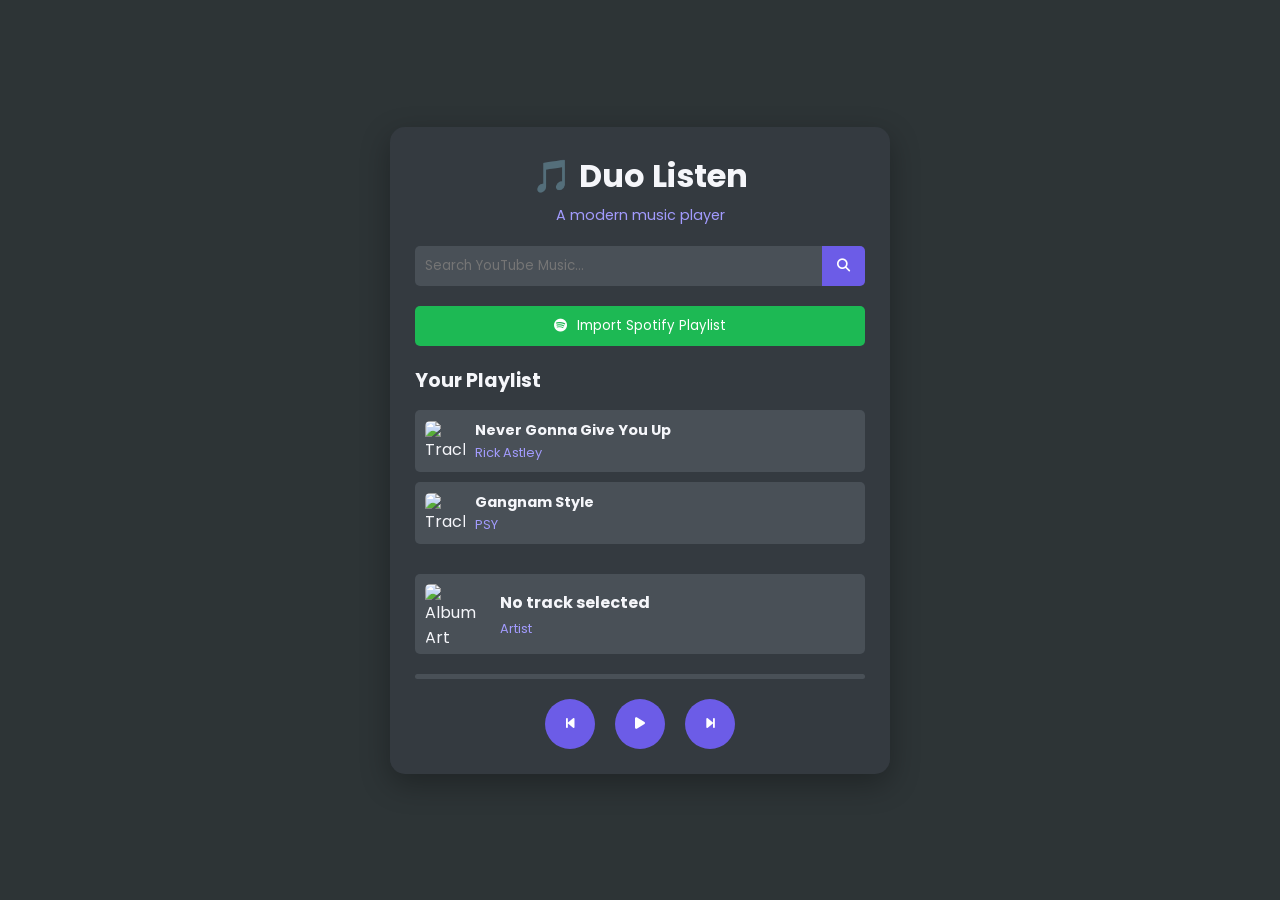
==== index.html @ 43423a05 "Update index.html" ====
<!DOCTYPE html>
<html lang="en">
<head>
  <meta charset="UTF-8">
  <meta name="viewport" content="width=device-width, initial-scale=1.0">
  <title>Duo Listen - Modern Music Player</title>
  <link rel="stylesheet" href="https://cdnjs.cloudflare.com/ajax/libs/font-awesome/6.4.0/css/all.min.css">
  <link href="https://fonts.googleapis.com/css2?family=Poppins:wght@300;400;600&display=swap" rel="stylesheet">
  <link rel="stylesheet" href="styles.css">
</head>
<body>
  <div class="player-container">
    <div class="header">
      <h1>🎵 Duo Listen</h1>
      <p>A modern music player</p>
    </div>

    <div class="search-container">
      <input type="text" id="search" placeholder="Search YouTube Music...">
      <button onclick="searchYouTube()"><i class="fas fa-search"></i></button>
    </div>

    <button class="spotify-btn" onclick="importSpotify()">
      <i class="fab fa-spotify"></i> Import Spotify Playlist
    </button>

    <div class="playlist">
      <h2>Your Playlist</h2>
      <div class="tracks" id="tracks">
        <div class="track" onclick="playSample(0)">
          <img src="https://i.ytimg.com/vi/dQw4w9WgXcQ/default.jpg" alt="Track">
          <div class="track-info">
            <h4>Never Gonna Give You Up</h4>
            <p>Rick Astley</p>
          </div>
        </div>
        <div class="track" onclick="playSample(1)">
          <img src="https://i.ytimg.com/vi/9bZkp7q19f0/default.jpg" alt="Track">
          <div class="track-info">
            <h4>Gangnam Style</h4>
            <p>PSY</p>
          </div>
        </div>
      </div>
    </div>

    <div class="now-playing">
      <img id="album-art" src="https://via.placeholder.com/60" alt="Album Art">
      <div class="track-info">
        <h3 id="track-title">No track selected</h3>
        <p id="track-artist">Artist</p>
      </div>
    </div>

    <div class="progress-container" onclick="seek(event)">
      <div class="progress" id="progress"></div>
    </div>

    <div class="controls">
      <button onclick="prevTrack()"><i class="fas fa-step-backward"></i></button>
      <button onclick="togglePlay()" id="play-btn"><i class="fas fa-play"></i></button>
      <button onclick="nextTrack()"><i class="fas fa-step-forward"></i></button>
    </div>
  </div>

  <div id="player"></div>
  <script src="https://www.youtube.com/iframe_api"></script>
  <script src="script.js"></script>
</body>
</html>
---- styles.css ----
/* Base Styles */
:root {
  --primary: #6C5CE7;
  --secondary: #A29BFE;
  --dark: #2D3436;
  --light: #F5F6FA;
  --danger: #FD79A8;
}

* {
  margin: 0;
  padding: 0;
  box-sizing: border-box;
  font-family: 'Poppins', sans-serif;
}

body {
  background: var(--dark);
  color: var(--light);
  min-height: 100vh;
  display: flex;
  justify-content: center;
  align-items: center;
  padding: 20px;
}

/* Player Container */
.player-container {
  background: #343A40;
  border-radius: 15px;
  padding: 25px;
  width: 100%;
  max-width: 500px;
  box-shadow: 0 10px 30px rgba(0, 0, 0, 0.3);
  transition: all 0.3s ease;
}

/* Header */
.header {
  text-align: center;
  margin-bottom: 20px;
}

.header h1 {
  font-size: 2rem;
  margin-bottom: 5px;
}

.header p {
  color: var(--secondary);
  font-size: 0.9rem;
}

/* Search Container */
.search-container {
  display: flex;
  margin-bottom: 20px;
}

.search-container input {
  flex: 1;
  padding: 10px;
  border: none;
  border-radius: 5px 0 0 5px;
  background: #495057;
  color: var(--light);
}

.search-container button {
  padding: 10px 15px;
  border: none;
  background: var(--primary);
  color: white;
  border-radius: 0 5px 5px 0;
  cursor: pointer;
  transition: background 0.2s;
}

.search-container button:hover {
  background: #5649C0;
}

/* Spotify Button */
.spotify-btn {
  width: 100%;
  padding: 10px;
  background: #1DB954;
  color: white;
  border: none;
  border-radius: 5px;
  margin-bottom: 20px;
  cursor: pointer;
  display: flex;
  align-items: center;
  justify-content: center;
  gap: 10px;
  transition: background 0.2s;
}

.spotify-btn:hover {
  background: #1ED760;
}

/* Playlist */
.playlist {
  margin-bottom: 20px;
}

.playlist h2 {
  margin-bottom: 15px;
  font-size: 1.2rem;
}

.tracks {
  max-height: 200px;
  overflow-y: auto;
}

.track {
  display: flex;
  align-items: center;
  padding: 10px;
  background: #495057;
  border-radius: 5px;
  margin-bottom: 10px;
  cursor: pointer;
  transition: all 0.2s;
}

.track:hover {
  background: #5A6268;
  transform: translateX(5px);
}

.track img {
  width: 40px;
  height: 40px;
  border-radius: 5px;
  margin-right: 10px;
}

.track-info {
  flex: 1;
}

.track-info h4 {
  font-size: 0.9rem;
  margin-bottom: 3px;
}

.track-info p {
  font-size: 0.8rem;
  color: var(--secondary);
}

/* Now Playing */
.now-playing {
  display: flex;
  align-items: center;
  margin-bottom: 20px;
  padding: 10px;
  background: #495057;
  border-radius: 5px;
}

.now-playing img {
  width: 60px;
  height: 60px;
  border-radius: 5px;
  margin-right: 15px;
}

.track-info h3 {
  font-size: 1rem;
  margin-bottom: 5px;
}

.track-info p {
  font-size: 0.8rem;
  color: var(--secondary);
}

/* Progress Bar */
.progress-container {
  width: 100%;
  height: 5px;
  background: #495057;
  border-radius: 5px;
  margin-bottom: 20px;
  cursor: pointer;
}

.progress {
  height: 100%;
  background: var(--primary);
  border-radius: 5px;
  width: 0%;
  transition: width 0.1s linear;
}

/* Controls */
.controls {
  display: flex;
  justify-content: center;
  gap: 20px;
}

.controls button {
  width: 50px;
  height: 50px;
  border-radius: 50%;
  border: none;
  background: var(--primary);
  color: white;
  cursor: pointer;
  display: flex;
  align-items: center;
  justify-content: center;
  transition: all 0.2s;
}

.controls button:hover {
  background: #5649C0;
  transform: scale(1.1);
}

/* Animations */
@keyframes fadeIn {
  from { opacity: 0; transform: translateY(10px); }
  to { opacity: 1; transform: translateY(0); }
}

.track {
  animation: fadeIn 0.3s ease forwards;
}

/* Responsive Design */
@media (max-width: 768px) {
  .player-container {
    padding: 15px;
  }

  .header h1 {
    font-size: 1.5rem;
  }

  .controls button {
    width: 40px;
    height: 40px;
  }
}
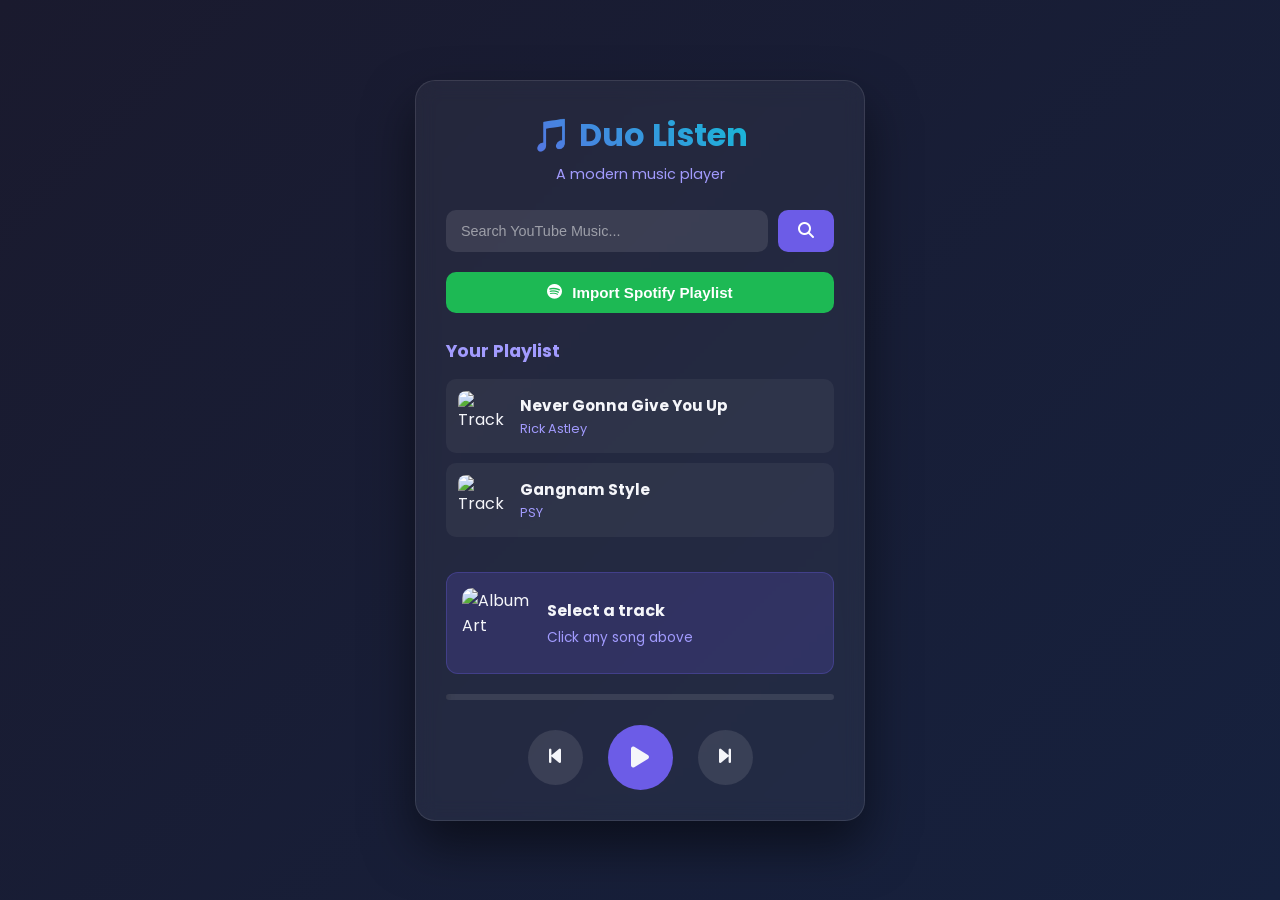
==== commit 6ea3bf41: "Update index.html" ====
--- a/index.html
+++ b/index.html
@@ -6,7 +6,153 @@
   <title>Duo Listen - Modern Music Player</title>
   <link rel="stylesheet" href="https://cdnjs.cloudflare.com/ajax/libs/font-awesome/6.4.0/css/all.min.css">
   <link href="https://fonts.googleapis.com/css2?family=Poppins:wght@300;400;600&display=swap" rel="stylesheet">
-  <link rel="stylesheet" href="styles.css">
+  <style>
+    :root {
+      --primary: #6C5CE7;
+      --secondary: #A29BFE;
+      --dark: #1a1a2e;
+      --darker: #16213e;
+      --light: #F5F6FA;
+      --accent: #00d2d3;
+    }
+    * { margin: 0; padding: 0; box-sizing: border-box; }
+    body {
+      font-family: 'Poppins', sans-serif;
+      background: linear-gradient(135deg, var(--dark) 0%, var(--darker) 100%);
+      color: var(--light);
+      min-height: 100vh;
+      display: flex;
+      justify-content: center;
+      align-items: center;
+      padding: 20px;
+    }
+    .player-container {
+      background: rgba(255, 255, 255, 0.05);
+      backdrop-filter: blur(10px);
+      border-radius: 20px;
+      padding: 30px;
+      width: 100%;
+      max-width: 450px;
+      box-shadow: 0 25px 50px rgba(0, 0, 0, 0.5);
+      border: 1px solid rgba(255, 255, 255, 0.1);
+      animation: fadeIn 0.5s ease;
+    }
+    @keyframes fadeIn {
+      from { opacity: 0; transform: translateY(20px); }
+      to { opacity: 1; transform: translateY(0); }
+    }
+    .header { text-align: center; margin-bottom: 25px; }
+    .header h1 {
+      font-size: 2rem;
+      background: linear-gradient(45deg, var(--primary), var(--accent));
+      -webkit-background-clip: text;
+      -webkit-text-fill-color: transparent;
+      margin-bottom: 5px;
+    }
+    .header p { color: var(--secondary); font-size: 0.9rem; }
+    .search-container { display: flex; margin-bottom: 20px; gap: 10px; }
+    .search-container input {
+      flex: 1; padding: 12px 15px; border: none; border-radius: 10px;
+      background: rgba(255, 255, 255, 0.1); color: var(--light);
+      font-size: 0.9rem; outline: none; transition: all 0.3s;
+    }
+    .search-container input:focus {
+      background: rgba(255, 255, 255, 0.15);
+      box-shadow: 0 0 0 2px var(--primary);
+    }
+    .search-container input::placeholder { color: rgba(255, 255, 255, 0.5); }
+    .search-container button {
+      padding: 12px 20px; border: none; background: var(--primary);
+      color: white; border-radius: 10px; cursor: pointer;
+      transition: all 0.3s; font-size: 1rem;
+    }
+    .search-container button:hover {
+      background: var(--secondary); transform: scale(1.05);
+    }
+    .spotify-btn {
+      width: 100%; padding: 12px; background: #1DB954; color: white;
+      border: none; border-radius: 10px; margin-bottom: 25px;
+      cursor: pointer; display: flex; align-items: center;
+      justify-content: center; gap: 10px; font-size: 0.95rem;
+      font-weight: 600; transition: all 0.3s;
+    }
+    .spotify-btn:hover {
+      background: #1ED760; transform: scale(1.02);
+      box-shadow: 0 5px 20px rgba(29, 185, 84, 0.4);
+    }
+    .playlist h2 { font-size: 1.1rem; margin-bottom: 15px; color: var(--secondary); }
+    .tracks { max-height: 200px; overflow-y: auto; margin-bottom: 25px; }
+    .tracks::-webkit-scrollbar { width: 6px; }
+    .tracks::-webkit-scrollbar-track { background: rgba(255, 255, 255, 0.05); border-radius: 3px; }
+    .tracks::-webkit-scrollbar-thumb { background: var(--primary); border-radius: 3px; }
+    .track {
+      display: flex; align-items: center; padding: 12px;
+      background: rgba(255, 255, 255, 0.05); border-radius: 10px;
+      margin-bottom: 10px; cursor: pointer; transition: all 0.3s;
+      animation: slideIn 0.3s ease;
+    }
+    @keyframes slideIn {
+      from { opacity: 0; transform: translateX(-10px); }
+      to { opacity: 1; transform: translateX(0); }
+    }
+    .track:hover { background: rgba(255, 255, 255, 0.1); transform: translateX(5px); }
+    .track img { width: 50px; height: 50px; border-radius: 8px; margin-right: 12px; object-fit: cover; }
+    .track .track-info h4 { font-size: 0.95rem; margin-bottom: 3px; color: var(--light); }
+    .track .track-info p { font-size: 0.8rem; color: var(--secondary); }
+    .now-playing {
+      display: flex; align-items: center; padding: 15px;
+      background: rgba(108, 92, 231, 0.2); border-radius: 12px;
+      margin-bottom: 20px; border: 1px solid rgba(108, 92, 231, 0.3);
+    }
+    .now-playing img {
+      width: 70px; height: 70px; border-radius: 10px;
+      margin-right: 15px; object-fit: cover; animation: pulse 2s infinite;
+    }
+    @keyframes pulse {
+      0%, 100% { box-shadow: 0 0 0 0 rgba(108, 92, 231, 0.4); }
+      50% { box-shadow: 0 0 0 10px rgba(108, 92, 231, 0); }
+    }
+    .now-playing .track-info h3 { font-size: 1rem; margin-bottom: 5px; color: var(--light); }
+    .now-playing .track-info p { font-size: 0.85rem; color: var(--secondary); }
+    .progress-container {
+      width: 100%; height: 6px; background: rgba(255, 255, 255, 0.1);
+      border-radius: 3px; margin-bottom: 25px; cursor: pointer; overflow: hidden;
+    }
+    .progress {
+      height: 100%; background: linear-gradient(90deg, var(--primary), var(--accent));
+      border-radius: 3px; width: 0%; transition: width 0.1s linear; position: relative;
+    }
+    .progress::after {
+      content: ''; position: absolute; right: 0; top: 50%;
+      transform: translateY(-50%); width: 12px; height: 12px;
+      background: var(--light); border-radius: 50%;
+      box-shadow: 0 0 10px rgba(0, 0, 0, 0.3);
+    }
+    .controls { display: flex; justify-content: center; align-items: center; gap: 25px; }
+    .controls button {
+      width: 55px; height: 55px; border-radius: 50%; border: none;
+      background: rgba(255, 255, 255, 0.1); color: var(--light);
+      cursor: pointer; display: flex; align-items: center;
+      justify-content: center; font-size: 1.2rem; transition: all 0.3s;
+    }
+    .controls button:hover {
+      background: var(--primary); transform: scale(1.1);
+      box-shadow: 0 5px 20px rgba(108, 92, 231, 0.4);
+    }
+    .controls button:nth-child(2) {
+      width: 65px; height: 65px; background: var(--primary);
+      font-size: 1.5rem;
+    }
+    .controls button:nth-child(2):hover {
+      background: var(--secondary); transform: scale(1.15);
+    }
+    @media (max-width: 480px) {
+      .player-container { padding: 20px; }
+      .header h1 { font-size: 1.5rem; }
+      .controls button { width: 45px; height: 45px; }
+      .controls button:nth-child(2) { width: 55px; height: 55px; }
+    }
+  </style>
 </head>
 <body>
   <div class="player-container">
@@ -14,27 +160,24 @@
       <h1>🎵 Duo Listen</h1>
       <p>A modern music player</p>
     </div>
-
     <div class="search-container">
       <input type="text" id="search" placeholder="Search YouTube Music...">
       <button onclick="searchYouTube()"><i class="fas fa-search"></i></button>
     </div>
-
     <button class="spotify-btn" onclick="importSpotify()">
       <i class="fab fa-spotify"></i> Import Spotify Playlist
     </button>
-
     <div class="playlist">
       <h2>Your Playlist</h2>
       <div class="tracks" id="tracks">
-        <div class="track" onclick="playSample(0)">
+        <div class="track" onclick="playTrack(0)">
           <img src="https://i.ytimg.com/vi/dQw4w9WgXcQ/default.jpg" alt="Track">
           <div class="track-info">
             <h4>Never Gonna Give You Up</h4>
             <p>Rick Astley</p>
           </div>
         </div>
-        <div class="track" onclick="playSample(1)">
+        <div class="track" onclick="playTrack(1)">
           <img src="https://i.ytimg.com/vi/9bZkp7q19f0/default.jpg" alt="Track">
           <div class="track-info">
             <h4>Gangnam Style</h4>
@@ -43,28 +186,95 @@
         </div>
       </div>
     </div>
-
     <div class="now-playing">
-      <img id="album-art" src="https://via.placeholder.com/60" alt="Album Art">
+      <img id="album-art" src="https://via.placeholder.com/70" alt="Album Art">
       <div class="track-info">
-        <h3 id="track-title">No track selected</h3>
-        <p id="track-artist">Artist</p>
+        <h3 id="track-title">Select a track</h3>
+        <p id="track-artist">Click any song above</p>
       </div>
     </div>
-
     <div class="progress-container" onclick="seek(event)">
       <div class="progress" id="progress"></div>
     </div>
-
     <div class="controls">
       <button onclick="prevTrack()"><i class="fas fa-step-backward"></i></button>
       <button onclick="togglePlay()" id="play-btn"><i class="fas fa-play"></i></button>
       <button onclick="nextTrack()"><i class="fas fa-step-forward"></i></button>
     </div>
   </div>
-
   <div id="player"></div>
   <script src="https://www.youtube.com/iframe_api"></script>
-  <script src="script.js"></script>
+  <script>
+    let player, isPlaying = false, currentTrack = 0, progressInterval;
+    const tracks = [
+      { id: 'dQw4w9WgXcQ', title: 'Never Gonna Give You Up', artist: 'Rick Astley', thumb: 'https://i.ytimg.com/vi/dQw4w9WgXcQ/default.jpg' },
+      { id: '9bZkp7q19f0', title: 'Gangnam Style', artist: 'PSY', thumb: 'https://i.ytimg.com/vi/9bZkp7q19f0/default.jpg' }
+    ];
+    function onYouTubeIframeAPIReady() {
+      player = new YT.Player('player', { height: '0', width: '0', events: { 'onStateChange': onPlayerStateChange } });
+    }
+    function onPlayerStateChange(event) {
+      if (event.data == YT.PlayerState.PLAYING) {
+        isPlaying = true;
+        document.querySelector('#play-btn i').className = 'fas fa-pause';
+        startProgress();
+      } else {
+        isPlaying = false;
+        document.querySelector('#play-btn i').className = 'fas fa-play';
+        clearInterval(progressInterval);
+      }
+    }
+    function playTrack(index) {
+      currentTrack = index;
+      const track = tracks[index];
+      document.getElementById('track-title').textContent = track.title;
+      document.getElementById('track-artist').textContent = track.artist;
+      document.getElementById('album-art').src = track.thumb;
+      if (player && player.loadVideoById) player.loadVideoById(track.id);
+    }
+    function togglePlay() {
+      if (!player) return;
+      if (isPlaying) player.pauseVideo();
+      else {
+        if (player.getPlayerState() === YT.PlayerState.ENDED) playTrack(currentTrack);
+        else player.playVideo();
+      }
+    }
+    function prevTrack() {
+      let newIndex = currentTrack - 1;
+      if (newIndex < 0) newIndex = tracks.length - 1;
+      playTrack(newIndex);
+    }
+    function nextTrack() {
+      let newIndex = currentTrack + 1;
+      if (newIndex >= tracks.length) newIndex = 0;
+      playTrack(newIndex);
+    }
+    function startProgress() {
+      clearInterval(progressInterval);
+      progressInterval = setInterval(() => {
+        if (player && player.getCurrentTime && player.getDuration) {
+          const current = player.getCurrentTime();
+          const duration = player.getDuration();
+          if (duration > 0) document.getElementById('progress').style.width = (current / duration * 100) + '%';
+        }
+      }, 1000);
+    }
+    function seek(event) {
+      const container = document.querySelector('.progress-container');
+      const clickX = event.offsetX;
+      const width = container.offsetWidth;
+      const percent = clickX / width;
+      if (player && player.getDuration) player.seekTo(player.getDuration() * percent);
+    }
+    function searchYouTube() {
+      const query = document.getElementById('search').value;
+      if (!query) return;
+      alert('Search needs YouTube API key. Click sample tracks to play!');
+    }
+    function importSpotify() {
+      alert('Spotify needs API setup. Click sample tracks to play!');
+    }
+  </script>
 </body>
 </html>
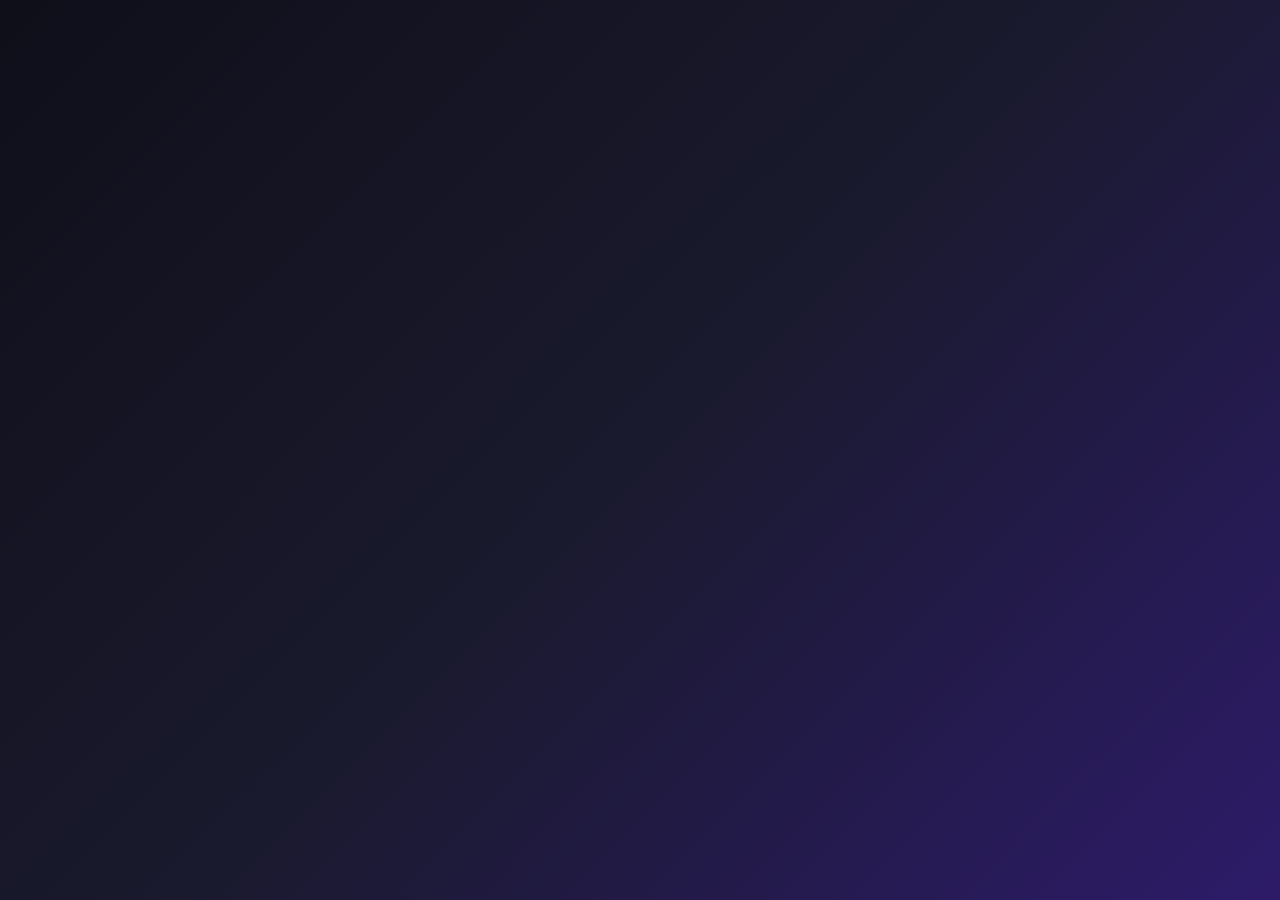
==== commit 3674dac7: "Update index.html" ====
--- a/index.html
+++ b/index.html
@@ -2,279 +2,508 @@
 <html lang="en">
 <head>
   <meta charset="UTF-8">
-  <meta name="viewport" content="width=device-width, initial-scale=1.0">
-  <title>Duo Listen - Modern Music Player</title>
+  <meta name="viewport" content="width=device-width, initial-scale=1.0, maximum-scale=1.0, user-scalable=no">
+  <title>Duo Listen - Sync Music with Friends</title>
   <link rel="stylesheet" href="https://cdnjs.cloudflare.com/ajax/libs/font-awesome/6.4.0/css/all.min.css">
-  <link href="https://fonts.googleapis.com/css2?family=Poppins:wght@300;400;600&display=swap" rel="stylesheet">
+  <link href="https://fonts.googleapis.com/css2?family=Poppins:wght@300;400;500;600;700&display=swap" rel="stylesheet">
   <style>
     :root {
       --primary: #6C5CE7;
       --secondary: #A29BFE;
+      --accent: #FD79A8;
       --dark: #1a1a2e;
-      --darker: #16213e;
+      --darker: #0f0f1a;
       --light: #F5F6FA;
-      --accent: #00d2d3;
-    }
-    * { margin: 0; padding: 0; box-sizing: border-box; }
+      --glass: rgba(255, 255, 255, 0.08);
+      --glass-border: rgba(255, 255, 255, 0.1);
+      --success: #00b894;
+      --warning: #fdcb6e;
+      --danger: #ff7675;
+    }
+
+    * {
+      margin: 0;
+      padding: 0;
+      box-sizing: border-box;
+      font-family: 'Poppins', sans-serif;
+      -webkit-tap-highlight-color: transparent;
+    }
+
     body {
-      font-family: 'Poppins', sans-serif;
-      background: linear-gradient(135deg, var(--dark) 0%, var(--darker) 100%);
+      background: linear-gradient(135deg, var(--darker) 0%, var(--dark) 50%, #2d1b69 100%);
       color: var(--light);
       min-height: 100vh;
-      display: flex;
-      justify-content: center;
-      align-items: center;
+      overflow-x: hidden;
+      padding-bottom: 80px;
+    }
+
+    /* Background Animation */
+    .bg-animation {
+      position: fixed;
+      top: 0;
+      left: 0;
+      width: 100%;
+      height: 100%;
+      z-index: -1;
+      overflow: hidden;
+    }
+
+    .bg-animation::before {
+      content: '';
+      position: absolute;
+      width: 150%;
+      height: 150%;
+      background: radial-gradient(circle, rgba(108,92,231,0.15) 0%, transparent 70%);
+      top: -50%;
+      left: -50%;
+      animation: pulse 8s ease-in-out infinite;
+    }
+
+    @keyframes pulse {
+      0%, 100% { transform: scale(1); opacity: 0.5; }
+      50% { transform: scale(1.1); opacity: 0.8; }
+    }
+
+    /* Header */
+    .header {
       padding: 20px;
-    }
-    .player-container {
-      background: rgba(255, 255, 255, 0.05);
-      backdrop-filter: blur(10px);
-      border-radius: 20px;
-      padding: 30px;
-      width: 100%;
-      max-width: 450px;
-      box-shadow: 0 25px 50px rgba(0, 0, 0, 0.5);
-      border: 1px solid rgba(255, 255, 255, 0.1);
-      animation: fadeIn 0.5s ease;
-    }
-    @keyframes fadeIn {
-      from { opacity: 0; transform: translateY(20px); }
-      to { opacity: 1; transform: translateY(0); }
-    }
-    .header { text-align: center; margin-bottom: 25px; }
+      text-align: center;
+      position: relative;
+    }
+
     .header h1 {
-      font-size: 2rem;
-      background: linear-gradient(45deg, var(--primary), var(--accent));
+      font-size: 1.5rem;
+      font-weight: 700;
+      background: linear-gradient(135deg, var(--primary), var(--accent));
       -webkit-background-clip: text;
       -webkit-text-fill-color: transparent;
       margin-bottom: 5px;
     }
-    .header p { color: var(--secondary); font-size: 0.9rem; }
-    .search-container { display: flex; margin-bottom: 20px; gap: 10px; }
-    .search-container input {
-      flex: 1; padding: 12px 15px; border: none; border-radius: 10px;
-      background: rgba(255, 255, 255, 0.1); color: var(--light);
-      font-size: 0.9rem; outline: none; transition: all 0.3s;
-    }
-    .search-container input:focus {
-      background: rgba(255, 255, 255, 0.15);
+
+    .header p {
+      font-size: 0.8rem;
+      color: var(--secondary);
+    }
+
+    /* Main Content */
+    .main-content {
+      padding: 0 20px;
+      max-width: 500px;
+      margin: 0 auto;
+    }
+
+    /* Tab Content */
+    .tab-content {
+      display: none;
+      animation: fadeIn 0.3s ease;
+    }
+
+    .tab-content.active {
+      display: block;
+    }
+
+    @keyframes fadeIn {
+      from { opacity: 0; transform: translateY(10px); }
+      to { opacity: 1; transform: translateY(0); }
+    }
+
+    /* Room Section */
+    .room-card {
+      background: var(--glass);
+      backdrop-filter: blur(20px);
+      border: 1px solid var(--glass-border);
+      border-radius: 20px;
+      padding: 25px;
+      margin-bottom: 20px;
+    }
+
+    .room-code-display {
+      font-size: 2.2rem;
+      font-weight: 700;
+      letter-spacing: 8px;
+      text-align: center;
+      color: var(--secondary);
+      margin: 20px 0;
+      font-family: 'Courier New', monospace;
+      text-shadow: 0 0 20px rgba(108,92,231,0.5);
+    }
+
+    .input-group {
+      display: flex;
+      gap: 10px;
+      margin-bottom: 15px;
+    }
+
+    .input-group input {
+      flex: 1;
+      padding: 14px 18px;
+      border: none;
+      border-radius: 12px;
+      background: rgba(255,255,255,0.1);
+      color: var(--light);
+      font-size: 1rem;
+      text-align: center;
+      letter-spacing: 4px;
+      text-transform: uppercase;
+      outline: none;
+      transition: all 0.3s;
+    }
+
+    .input-group input:focus {
+      background: rgba(255,255,255,0.15);
       box-shadow: 0 0 0 2px var(--primary);
     }
-    .search-container input::placeholder { color: rgba(255, 255, 255, 0.5); }
-    .search-container button {
-      padding: 12px 20px; border: none; background: var(--primary);
-      color: white; border-radius: 10px; cursor: pointer;
-      transition: all 0.3s; font-size: 1rem;
-    }
-    .search-container button:hover {
-      background: var(--secondary); transform: scale(1.05);
-    }
-    .spotify-btn {
-      width: 100%; padding: 12px; background: #1DB954; color: white;
-      border: none; border-radius: 10px; margin-bottom: 25px;
-      cursor: pointer; display: flex; align-items: center;
-      justify-content: center; gap: 10px; font-size: 0.95rem;
-      font-weight: 600; transition: all 0.3s;
-    }
-    .spotify-btn:hover {
-      background: #1ED760; transform: scale(1.02);
-      box-shadow: 0 5px 20px rgba(29, 185, 84, 0.4);
-    }
-    .playlist h2 { font-size: 1.1rem; margin-bottom: 15px; color: var(--secondary); }
-    .tracks { max-height: 200px; overflow-y: auto; margin-bottom: 25px; }
-    .tracks::-webkit-scrollbar { width: 6px; }
-    .tracks::-webkit-scrollbar-track { background: rgba(255, 255, 255, 0.05); border-radius: 3px; }
-    .tracks::-webkit-scrollbar-thumb { background: var(--primary); border-radius: 3px; }
-    .track {
-      display: flex; align-items: center; padding: 12px;
-      background: rgba(255, 255, 255, 0.05); border-radius: 10px;
-      margin-bottom: 10px; cursor: pointer; transition: all 0.3s;
-      animation: slideIn 0.3s ease;
-    }
-    @keyframes slideIn {
-      from { opacity: 0; transform: translateX(-10px); }
-      to { opacity: 1; transform: translateX(0); }
-    }
-    .track:hover { background: rgba(255, 255, 255, 0.1); transform: translateX(5px); }
-    .track img { width: 50px; height: 50px; border-radius: 8px; margin-right: 12px; object-fit: cover; }
-    .track .track-info h4 { font-size: 0.95rem; margin-bottom: 3px; color: var(--light); }
-    .track .track-info p { font-size: 0.8rem; color: var(--secondary); }
-    .now-playing {
-      display: flex; align-items: center; padding: 15px;
-      background: rgba(108, 92, 231, 0.2); border-radius: 12px;
-      margin-bottom: 20px; border: 1px solid rgba(108, 92, 231, 0.3);
-    }
-    .now-playing img {
-      width: 70px; height: 70px; border-radius: 10px;
-      margin-right: 15px; object-fit: cover; animation: pulse 2s infinite;
-    }
-    @keyframes pulse {
-      0%, 100% { box-shadow: 0 0 0 0 rgba(108, 92, 231, 0.4); }
-      50% { box-shadow: 0 0 0 10px rgba(108, 92, 231, 0); }
-    }
-    .now-playing .track-info h3 { font-size: 1rem; margin-bottom: 5px; color: var(--light); }
-    .now-playing .track-info p { font-size: 0.85rem; color: var(--secondary); }
+
+    .input-group input::placeholder {
+      letter-spacing: normal;
+      text-transform: none;
+    }
+
+    .btn {
+      padding: 14px 24px;
+      border: none;
+      border-radius: 12px;
+      cursor: pointer;
+      font-weight: 600;
+      font-size: 0.95rem;
+      transition: all 0.3s;
+      display: flex;
+      align-items: center;
+      justify-content: center;
+      gap: 8px;
+    }
+
+    .btn-primary {
+      background: linear-gradient(135deg, var(--primary), var(--secondary));
+      color: white;
+      width: 100%;
+    }
+
+    .btn-primary:hover {
+      transform: translateY(-2px);
+      box-shadow: 0 10px 30px rgba(108,92,231,0.4);
+    }
+
+    .btn-success {
+      background: linear-gradient(135deg, var(--success), #00cec9);
+      color: white;
+      width: 100%;
+      margin-top: 10px;
+    }
+
+    .btn-danger {
+      background: linear-gradient(135deg, var(--danger), #e17055);
+      color: white;
+      width: 100%;
+      margin-top: 10px;
+    }
+
+    .btn:active {
+      transform: scale(0.98);
+    }
+
+    .status-badge {
+      display: inline-flex;
+      align-items: center;
+      gap: 6px;
+      padding: 8px 16px;
+      border-radius: 20px;
+      font-size: 0.8rem;
+      font-weight: 500;
+      margin-top: 15px;
+      width: 100%;
+      justify-content: center;
+    }
+
+    .status-badge.connected {
+      background: rgba(0,184,148,0.2);
+      color: var(--success);
+    }
+
+    .status-badge.disconnected {
+      background: rgba(255,118,117,0.2);
+      color: var(--danger);
+    }
+
+    .users-online {
+      text-align: center;
+      margin-top: 15px;
+      color: var(--secondary);
+      font-size: 0.9rem;
+    }
+
+    .users-online i {
+      color: var(--success);
+      margin-right: 5px;
+    }
+
+    /* Now Playing Card */
+    .now-playing-card {
+      background: var(--glass);
+      backdrop-filter: blur(20px);
+      border: 1px solid var(--glass-border);
+      border-radius: 24px;
+      padding: 25px;
+      margin-bottom: 20px;
+      text-align: center;
+    }
+
+    .album-art-container {
+      width: 200px;
+      height: 200px;
+      margin: 0 auto 20px;
+      position: relative;
+    }
+
+    .album-art {
+      width: 100%;
+      height: 100%;
+      border-radius: 16px;
+      object-fit: cover;
+      box-shadow: 0 20px 60px rgba(0,0,0,0.5);
+      animation: rotate 20s linear infinite;
+      animation-play-state: paused;
+    }
+
+    .album-art.playing {
+      animation-play-state: running;
+    }
+
+    @keyframes rotate {
+      from { transform: rotate(0deg); }
+      to { transform: rotate(360deg); }
+    }
+
+    .album-art::after {
+      content: '';
+      position: absolute;
+      top: 50%;
+      left: 50%;
+      transform: translate(-50%, -50%);
+      width: 60px;
+      height: 60px;
+      background: var(--dark);
+      border-radius: 50%;
+      border: 4px solid var(--glass-border);
+    }
+
+    .track-info h2 {
+      font-size: 1.2rem;
+      font-weight: 600;
+      margin-bottom: 5px;
+      white-space: nowrap;
+      overflow: hidden;
+      text-overflow: ellipsis;
+    }
+
+    .track-info p {
+      font-size: 0.9rem;
+      color: var(--secondary);
+    }
+
+    /* Progress Bar */
     .progress-container {
-      width: 100%; height: 6px; background: rgba(255, 255, 255, 0.1);
-      border-radius: 3px; margin-bottom: 25px; cursor: pointer; overflow: hidden;
-    }
-    .progress {
-      height: 100%; background: linear-gradient(90deg, var(--primary), var(--accent));
-      border-radius: 3px; width: 0%; transition: width 0.1s linear; position: relative;
-    }
-    .progress::after {
-      content: ''; position: absolute; right: 0; top: 50%;
-      transform: translateY(-50%); width: 12px; height: 12px;
-      background: var(--light); border-radius: 50%;
-      box-shadow: 0 0 10px rgba(0, 0, 0, 0.3);
-    }
-    .controls { display: flex; justify-content: center; align-items: center; gap: 25px; }
-    .controls button {
-      width: 55px; height: 55px; border-radius: 50%; border: none;
-      background: rgba(255, 255, 255, 0.1); color: var(--light);
-      cursor: pointer; display: flex; align-items: center;
-      justify-content: center; font-size: 1.2rem; transition: all 0.3s;
-    }
-    .controls button:hover {
-      background: var(--primary); transform: scale(1.1);
-      box-shadow: 0 5px 20px rgba(108, 92, 231, 0.4);
-    }
-    .controls button:nth-child(2) {
-      width: 65px; height: 65px; background: var(--primary);
+      margin: 20px 0;
+    }
+
+    .progress-bar {
+      width: 100%;
+      height: 6px;
+      background: rgba(255,255,255,0.1);
+      border-radius: 3px;
+      cursor: pointer;
+      position: relative;
+      overflow: hidden;
+    }
+
+    .progress-fill {
+      height: 100%;
+      background: linear-gradient(90deg, var(--primary), var(--accent));
+      border-radius: 3px;
+      width: 0%;
+      transition: width 0.1s linear;
+      position: relative;
+    }
+
+    .progress-fill::after {
+      content: '';
+      position: absolute;
+      right: -6px;
+      top: 50%;
+      transform: translateY(-50%);
+      width: 12px;
+      height: 12px;
+      background: white;
+      border-radius: 50%;
+      box-shadow: 0 0 10px rgba(0,0,0,0.3);
+    }
+
+    .time-display {
+      display: flex;
+      justify-content: space-between;
+      font-size: 0.75rem;
+      color: var(--secondary);
+      margin-top: 8px;
+    }
+
+    /* Main Controls */
+    .main-controls {
+      display: flex;
+      justify-content: center;
+      align-items: center;
+      gap: 20px;
+      margin: 25px 0;
+    }
+
+    .control-btn {
+      width: 50px;
+      height: 50px;
+      border-radius: 50%;
+      border: none;
+      background: rgba(255,255,255,0.1);
+      color: var(--light);
+      cursor: pointer;
+      display: flex;
+      align-items: center;
+      justify-content: center;
+      font-size: 1.1rem;
+      transition: all 0.2s;
+    }
+
+    .control-btn:hover {
+      background: rgba(255,255,255,0.2);
+      transform: scale(1.1);
+    }
+
+    .control-btn.play-pause {
+      width: 70px;
+      height: 70px;
+      background: linear-gradient(135deg, var(--primary), var(--accent));
       font-size: 1.5rem;
     }
-    .controls button:nth-child(2):hover {
-      background: var(--secondary); transform: scale(1.15);
-    }
-    @media (max-width: 480px) {
-      .player-container { padding: 20px; }
-      .header h1 { font-size: 1.5rem; }
-      .controls button { width: 45px; height: 45px; }
-      .controls button:nth-child(2) { width: 55px; height: 55px; }
-    }
-  </style>
-</head>
-<body>
-  <div class="player-container">
-    <div class="header">
-      <h1>🎵 Duo Listen</h1>
-      <p>A modern music player</p>
-    </div>
-    <div class="search-container">
-      <input type="text" id="search" placeholder="Search YouTube Music...">
-      <button onclick="searchYouTube()"><i class="fas fa-search"></i></button>
-    </div>
-    <button class="spotify-btn" onclick="importSpotify()">
-      <i class="fab fa-spotify"></i> Import Spotify Playlist
-    </button>
-    <div class="playlist">
-      <h2>Your Playlist</h2>
-      <div class="tracks" id="tracks">
-        <div class="track" onclick="playTrack(0)">
-          <img src="https://i.ytimg.com/vi/dQw4w9WgXcQ/default.jpg" alt="Track">
-          <div class="track-info">
-            <h4>Never Gonna Give You Up</h4>
-            <p>Rick Astley</p>
-          </div>
-        </div>
-        <div class="track" onclick="playTrack(1)">
-          <img src="https://i.ytimg.com/vi/9bZkp7q19f0/default.jpg" alt="Track">
-          <div class="track-info">
-            <h4>Gangnam Style</h4>
-            <p>PSY</p>
-          </div>
-        </div>
-      </div>
-    </div>
-    <div class="now-playing">
-      <img id="album-art" src="https://via.placeholder.com/70" alt="Album Art">
-      <div class="track-info">
-        <h3 id="track-title">Select a track</h3>
-        <p id="track-artist">Click any song above</p>
-      </div>
-    </div>
-    <div class="progress-container" onclick="seek(event)">
-      <div class="progress" id="progress"></div>
-    </div>
-    <div class="controls">
-      <button onclick="prevTrack()"><i class="fas fa-step-backward"></i></button>
-      <button onclick="togglePlay()" id="play-btn"><i class="fas fa-play"></i></button>
-      <button onclick="nextTrack()"><i class="fas fa-step-forward"></i></button>
-    </div>
-  </div>
-  <div id="player"></div>
-  <script src="https://www.youtube.com/iframe_api"></script>
-  <script>
-    let player, isPlaying = false, currentTrack = 0, progressInterval;
-    const tracks = [
-      { id: 'dQw4w9WgXcQ', title: 'Never Gonna Give You Up', artist: 'Rick Astley', thumb: 'https://i.ytimg.com/vi/dQw4w9WgXcQ/default.jpg' },
-      { id: '9bZkp7q19f0', title: 'Gangnam Style', artist: 'PSY', thumb: 'https://i.ytimg.com/vi/9bZkp7q19f0/default.jpg' }
-    ];
-    function onYouTubeIframeAPIReady() {
-      player = new YT.Player('player', { height: '0', width: '0', events: { 'onStateChange': onPlayerStateChange } });
-    }
-    function onPlayerStateChange(event) {
-      if (event.data == YT.PlayerState.PLAYING) {
-        isPlaying = true;
-        document.querySelector('#play-btn i').className = 'fas fa-pause';
-        startProgress();
-      } else {
-        isPlaying = false;
-        document.querySelector('#play-btn i').className = 'fas fa-play';
-        clearInterval(progressInterval);
-      }
-    }
-    function playTrack(index) {
-      currentTrack = index;
-      const track = tracks[index];
-      document.getElementById('track-title').textContent = track.title;
-      document.getElementById('track-artist').textContent = track.artist;
-      document.getElementById('album-art').src = track.thumb;
-      if (player && player.loadVideoById) player.loadVideoById(track.id);
-    }
-    function togglePlay() {
-      if (!player) return;
-      if (isPlaying) player.pauseVideo();
-      else {
-        if (player.getPlayerState() === YT.PlayerState.ENDED) playTrack(currentTrack);
-        else player.playVideo();
-      }
-    }
-    function prevTrack() {
-      let newIndex = currentTrack - 1;
-      if (newIndex < 0) newIndex = tracks.length - 1;
-      playTrack(newIndex);
-    }
-    function nextTrack() {
-      let newIndex = currentTrack + 1;
-      if (newIndex >= tracks.length) newIndex = 0;
-      playTrack(newIndex);
-    }
-    function startProgress() {
-      clearInterval(progressInterval);
-      progressInterval = setInterval(() => {
-        if (player && player.getCurrentTime && player.getDuration) {
-          const current = player.getCurrentTime();
-          const duration = player.getDuration();
-          if (duration > 0) document.getElementById('progress').style.width = (current / duration * 100) + '%';
-        }
-      }, 1000);
-    }
-    function seek(event) {
-      const container = document.querySelector('.progress-container');
-      const clickX = event.offsetX;
-      const width = container.offsetWidth;
-      const percent = clickX / width;
-      if (player && player.getDuration) player.seekTo(player.getDuration() * percent);
-    }
-    function searchYouTube() {
-      const query = document.getElementById('search').value;
-      if (!query) return;
-      alert('Search needs YouTube API key. Click sample tracks to play!');
-    }
-    function importSpotify() {
-      alert('Spotify needs API setup. Click sample tracks to play!');
-    }
-  </script>
-</body>
-</html>
+
+    .control-btn.play-pause:hover {
+      transform: scale(1.15);
+      box-shadow: 0 10px 30px rgba(108,92,231,0.5);
+    }
+
+    .control-btn.stop {
+      background: rgba(255,118,117,0.3);
+      color: var(--danger);
+    }
+
+    /* Secondary Controls */
+    .secondary-controls {
+      display: flex;
+      justify-content: space-around;
+      align-items: center;
+      padding: 15px 0;
+      border-top: 1px solid var(--glass-border);
+      margin-top: 15px;
+    }
+
+    .secondary-btn {
+      display: flex;
+      flex-direction: column;
+      align-items: center;
+      gap: 5px;
+      background: none;
+      border: none;
+      color: var(--secondary);
+      cursor: pointer;
+      font-size: 0.75rem;
+      transition: all 0.2s;
+    }
+
+    .secondary-btn i {
+      font-size: 1.2rem;
+      width: 40px;
+      height: 40px;
+      display: flex;
+      align-items: center;
+      justify-content: center;
+      border-radius: 50%;
+      background: rgba(255,255,255,0.05);
+      transition: all 0.2s;
+    }
+
+    .secondary-btn:hover i {
+      background: rgba(255,255,255,0.15);
+      color: var(--light);
+    }
+
+    .secondary-btn.active {
+      color: var(--accent);
+    }
+
+    .secondary-btn.active i {
+      background: rgba(253,121,168,0.2);
+      color: var(--accent);
+    }
+
+    /* Reactions */
+    .reactions-bar {
+      display: flex;
+      justify-content: center;
+      gap: 15px;
+      margin: 20px 0;
+      flex-wrap: wrap;
+    }
+
+    .reaction-btn {
+      width: 45px;
+      height: 45px;
+      border-radius: 50%;
+      border: none;
+      background: rgba(255,255,255,0.1);
+      font-size: 1.3rem;
+      cursor: pointer;
+      transition: all 0.2s;
+      display: flex;
+      align-items: center;
+      justify-content: center;
+    }
+
+    .reaction-btn:hover {
+      transform: scale(1.2);
+      background: rgba(255,255,255,0.2);
+    }
+
+    .reaction-btn:active {
+      transform: scale(0.9);
+    }
+
+    /* Volume & Speed */
+    .extra-controls {
+      background: var(--glass);
+      border-radius: 16px;
+      padding: 20px;
+      margin-top: 20px;
+    }
+
+    .control-row {
+      display: flex;
+      align-items: center;
+      gap: 15px;
+      margin-bottom: 15px;
+    }
+
+    .control-row:last-child {
+      margin-bottom: 0;
+    }
+
+    .control-row i {
+      width: 24px;
+      color: var(--secondary);
+      font-size: 1rem;
+    }
+
+    .slider-container {
+      flex: 1;
+    }
+
+    .slider {
+      width: 100%;
+      height: 6px;
+      border-radius: 3px;
+      
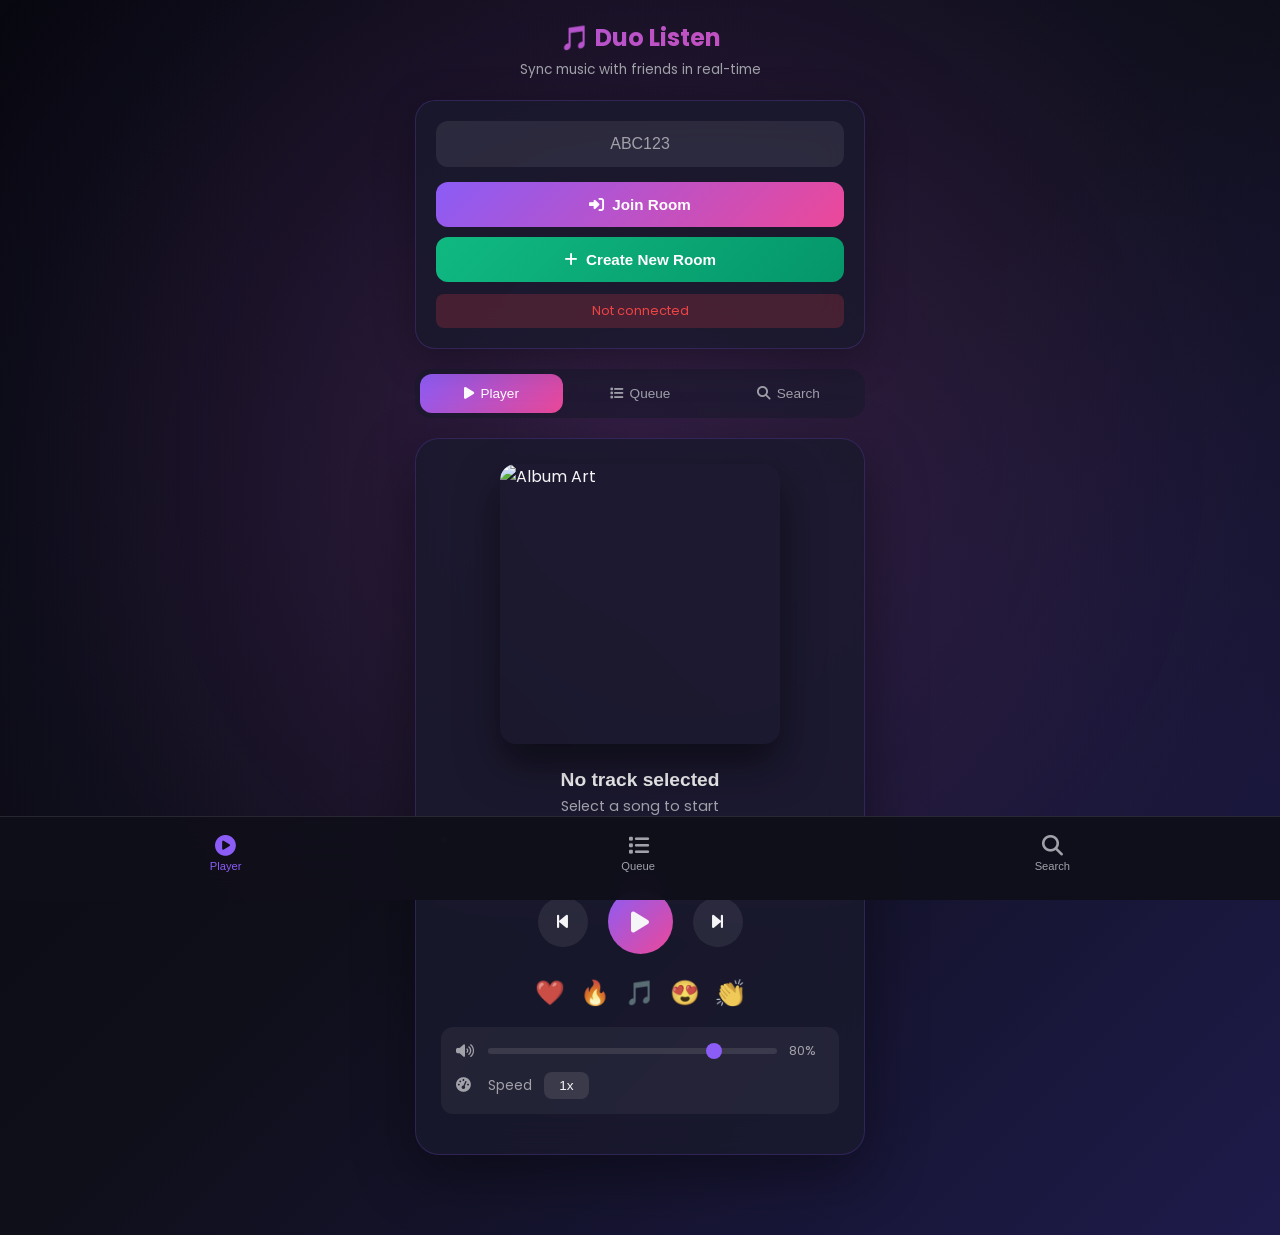
==== commit 79cd6637: "Update index.html" ====
--- a/index.html
+++ b/index.html
@@ -8,30 +8,30 @@
   <link href="https://fonts.googleapis.com/css2?family=Poppins:wght@300;400;500;600;700&display=swap" rel="stylesheet">
   <style>
     :root {
-      --primary: #6C5CE7;
-      --secondary: #A29BFE;
-      --accent: #FD79A8;
-      --dark: #1a1a2e;
-      --darker: #0f0f1a;
-      --light: #F5F6FA;
-      --glass: rgba(255, 255, 255, 0.08);
-      --glass-border: rgba(255, 255, 255, 0.1);
-      --success: #00b894;
-      --warning: #fdcb6e;
-      --danger: #ff7675;
+      --primary: #8B5CF6;
+      --secondary: #EC4899;
+      --accent: #06B6D4;
+      --dark: #0F0F1A;
+      --darker: #080810;
+      --card: #1A1A2E;
+      --text: #F5F5F7;
+      --text-muted: #A1A1AA;
+      --success: #10B981;
+      --danger: #EF4444;
+      --warning: #F59E0B;
     }
 
     * {
       margin: 0;
       padding: 0;
       box-sizing: border-box;
+      -webkit-tap-highlight-color: transparent;
+    }
+
+    body {
       font-family: 'Poppins', sans-serif;
-      -webkit-tap-highlight-color: transparent;
-    }
-
-    body {
-      background: linear-gradient(135deg, var(--darker) 0%, var(--dark) 50%, #2d1b69 100%);
-      color: var(--light);
+      background: linear-gradient(135deg, var(--darker) 0%, var(--dark) 50%, #1E1B4B 100%);
+      color: var(--text);
       min-height: 100vh;
       overflow-x: hidden;
       padding-bottom: 80px;
@@ -51,17 +51,18 @@
     .bg-animation::before {
       content: '';
       position: absolute;
-      width: 150%;
-      height: 150%;
-      background: radial-gradient(circle, rgba(108,92,231,0.15) 0%, transparent 70%);
       top: -50%;
       left: -50%;
-      animation: pulse 8s ease-in-out infinite;
-    }
-
-    @keyframes pulse {
-      0%, 100% { transform: scale(1); opacity: 0.5; }
-      50% { transform: scale(1.1); opacity: 0.8; }
+      width: 200%;
+      height: 200%;
+      background: radial-gradient(circle, rgba(139,92,246,0.15) 0%, transparent 50%),
+                  radial-gradient(circle, rgba(236,72,153,0.1) 0%, transparent 40%);
+      animation: rotate 30s linear infinite;
+    }
+
+    @keyframes rotate {
+      0% { transform: rotate(0deg); }
+      100% { transform: rotate(360deg); }
     }
 
     /* Header */
@@ -74,58 +75,44 @@
     .header h1 {
       font-size: 1.5rem;
       font-weight: 700;
-      background: linear-gradient(135deg, var(--primary), var(--accent));
+      background: linear-gradient(135deg, var(--primary), var(--secondary));
       -webkit-background-clip: text;
       -webkit-text-fill-color: transparent;
       margin-bottom: 5px;
     }
 
     .header p {
-      font-size: 0.8rem;
-      color: var(--secondary);
-    }
-
-    /* Main Content */
-    .main-content {
-      padding: 0 20px;
-      max-width: 500px;
+      font-size: 0.85rem;
+      color: var(--text-muted);
+    }
+
+    /* Main Container */
+    .main-container {
+      max-width: 480px;
       margin: 0 auto;
-    }
-
-    /* Tab Content */
-    .tab-content {
-      display: none;
-      animation: fadeIn 0.3s ease;
-    }
-
-    .tab-content.active {
-      display: block;
-    }
-
-    @keyframes fadeIn {
-      from { opacity: 0; transform: translateY(10px); }
-      to { opacity: 1; transform: translateY(0); }
+      padding: 0 15px;
     }
 
     /* Room Section */
-    .room-card {
-      background: var(--glass);
+    .room-section {
+      background: rgba(26, 26, 46, 0.8);
       backdrop-filter: blur(20px);
-      border: 1px solid var(--glass-border);
       border-radius: 20px;
-      padding: 25px;
+      padding: 20px;
       margin-bottom: 20px;
+      border: 1px solid rgba(139, 92, 246, 0.2);
+      box-shadow: 0 10px 40px rgba(0, 0, 0, 0.3);
     }
 
     .room-code-display {
-      font-size: 2.2rem;
+      font-size: 2rem;
       font-weight: 700;
       letter-spacing: 8px;
       text-align: center;
-      color: var(--secondary);
-      margin: 20px 0;
+      color: var(--primary);
       font-family: 'Courier New', monospace;
-      text-shadow: 0 0 20px rgba(108,92,231,0.5);
+      margin: 15px 0;
+      text-shadow: 0 0 20px rgba(139, 92, 246, 0.5);
     }
 
     .input-group {
@@ -139,8 +126,8 @@
       padding: 14px 18px;
       border: none;
       border-radius: 12px;
-      background: rgba(255,255,255,0.1);
-      color: var(--light);
+      background: rgba(255, 255, 255, 0.08);
+      color: var(--text);
       font-size: 1rem;
       text-align: center;
       letter-spacing: 4px;
@@ -150,13 +137,14 @@
     }
 
     .input-group input:focus {
-      background: rgba(255,255,255,0.15);
+      background: rgba(255, 255, 255, 0.12);
       box-shadow: 0 0 0 2px var(--primary);
     }
 
     .input-group input::placeholder {
       letter-spacing: normal;
       text-transform: none;
+      color: var(--text-muted);
     }
 
     .btn {
@@ -181,113 +169,146 @@
 
     .btn-primary:hover {
       transform: translateY(-2px);
-      box-shadow: 0 10px 30px rgba(108,92,231,0.4);
+      box-shadow: 0 10px 30px rgba(139, 92, 246, 0.4);
     }
 
     .btn-success {
-      background: linear-gradient(135deg, var(--success), #00cec9);
+      background: linear-gradient(135deg, var(--success), #059669);
       color: white;
       width: 100%;
       margin-top: 10px;
     }
 
     .btn-danger {
-      background: linear-gradient(135deg, var(--danger), #e17055);
+      background: linear-gradient(135deg, var(--danger), #DC2626);
       color: white;
       width: 100%;
       margin-top: 10px;
     }
 
-    .btn:active {
-      transform: scale(0.98);
+    .users-online {
+      display: flex;
+      align-items: center;
+      justify-content: center;
+      gap: 8px;
+      margin-top: 15px;
+      font-size: 0.9rem;
+      color: var(--success);
+    }
+
+    .users-online i {
+      animation: pulse 2s infinite;
+    }
+
+    @keyframes pulse {
+      0%, 100% { opacity: 1; }
+      50% { opacity: 0.5; }
     }
 
     .status-badge {
-      display: inline-flex;
+      text-align: center;
+      padding: 8px;
+      border-radius: 8px;
+      font-size: 0.8rem;
+      margin-top: 12px;
+      background: rgba(239, 68, 68, 0.2);
+      color: var(--danger);
+    }
+
+    .status-badge.connected {
+      background: rgba(16, 185, 129, 0.2);
+      color: var(--success);
+    }
+
+    /* Tabs */
+    .tabs {
+      display: flex;
+      background: rgba(26, 26, 46, 0.6);
+      border-radius: 16px;
+      padding: 5px;
+      margin-bottom: 20px;
+      gap: 5px;
+    }
+
+    .tab {
+      flex: 1;
+      padding: 12px;
+      border: none;
+      background: transparent;
+      color: var(--text-muted);
+      cursor: pointer;
+      border-radius: 12px;
+      font-weight: 500;
+      font-size: 0.85rem;
+      transition: all 0.3s;
+      display: flex;
       align-items: center;
+      justify-content: center;
       gap: 6px;
-      padding: 8px 16px;
-      border-radius: 20px;
-      font-size: 0.8rem;
-      font-weight: 500;
-      margin-top: 15px;
-      width: 100%;
-      justify-content: center;
-    }
-
-    .status-badge.connected {
-      background: rgba(0,184,148,0.2);
-      color: var(--success);
-    }
-
-    .status-badge.disconnected {
-      background: rgba(255,118,117,0.2);
-      color: var(--danger);
-    }
-
-    .users-online {
-      text-align: center;
-      margin-top: 15px;
-      color: var(--secondary);
-      font-size: 0.9rem;
-    }
-
-    .users-online i {
-      color: var(--success);
-      margin-right: 5px;
-    }
-
-    /* Now Playing Card */
-    .now-playing-card {
-      background: var(--glass);
+    }
+
+    .tab.active {
+      background: linear-gradient(135deg, var(--primary), var(--secondary));
+      color: white;
+    }
+
+    .tab-content {
+      display: none;
+    }
+
+    .tab-content.active {
+      display: block;
+      animation: fadeIn 0.3s ease;
+    }
+
+    @keyframes fadeIn {
+      from { opacity: 0; transform: translateY(10px); }
+      to { opacity: 1; transform: translateY(0); }
+    }
+
+    /* Player Card */
+    .player-card {
+      background: rgba(26, 26, 46, 0.8);
       backdrop-filter: blur(20px);
-      border: 1px solid var(--glass-border);
       border-radius: 24px;
       padding: 25px;
-      margin-bottom: 20px;
-      text-align: center;
+      border: 1px solid rgba(139, 92, 246, 0.2);
+      box-shadow: 0 20px 60px rgba(0, 0, 0, 0.4);
     }
 
     .album-art-container {
-      width: 200px;
-      height: 200px;
-      margin: 0 auto 20px;
+      width: 100%;
+      aspect-ratio: 1;
+      max-width: 280px;
+      margin: 0 auto 25px;
+      border-radius: 16px;
+      overflow: hidden;
       position: relative;
+      box-shadow: 0 20px 40px rgba(0, 0, 0, 0.5);
     }
 
     .album-art {
       width: 100%;
       height: 100%;
-      border-radius: 16px;
       object-fit: cover;
-      box-shadow: 0 20px 60px rgba(0,0,0,0.5);
-      animation: rotate 20s linear infinite;
-      animation-play-state: paused;
+      transition: transform 0.5s;
     }
 
     .album-art.playing {
-      animation-play-state: running;
-    }
-
-    @keyframes rotate {
-      from { transform: rotate(0deg); }
-      to { transform: rotate(360deg); }
-    }
-
-    .album-art::after {
-      content: '';
-      position: absolute;
-      top: 50%;
-      left: 50%;
-      transform: translate(-50%, -50%);
-      width: 60px;
-      height: 60px;
-      background: var(--dark);
-      border-radius: 50%;
-      border: 4px solid var(--glass-border);
-    }
-
-    .track-info h2 {
+      animation: albumPulse 3s ease-in-out infinite;
+    }
+
+    @keyframes albumPulse {
+      0%, 100% { transform: scale(1); }
+      50% { transform: scale(1.02); }
+    }
+
+    .track-info {
+      text-align: center;
+      margin-bottom: 20px;
+    }
+
+    .track-title {
       font-size: 1.2rem;
       font-weight: 600;
       margin-bottom: 5px;
@@ -296,20 +317,20 @@
       text-overflow: ellipsis;
     }
 
-    .track-info p {
+    .track-artist {
       font-size: 0.9rem;
-      color: var(--secondary);
+      color: var(--text-muted);
     }
 
     /* Progress Bar */
     .progress-container {
-      margin: 20px 0;
+      margin-bottom: 20px;
     }
 
     .progress-bar {
       width: 100%;
       height: 6px;
-      background: rgba(255,255,255,0.1);
+      background: rgba(255, 255, 255, 0.1);
       border-radius: 3px;
       cursor: pointer;
       position: relative;
@@ -318,7 +339,7 @@
 
     .progress-fill {
       height: 100%;
-      background: linear-gradient(90deg, var(--primary), var(--accent));
+      background: linear-gradient(90deg, var(--primary), var(--secondary));
       border-radius: 3px;
       width: 0%;
       transition: width 0.1s linear;
@@ -331,28 +352,28 @@
       right: -6px;
       top: 50%;
       transform: translateY(-50%);
-      width: 12px;
-      height: 12px;
+      width: 14px;
+      height: 14px;
       background: white;
       border-radius: 50%;
-      box-shadow: 0 0 10px rgba(0,0,0,0.3);
+      box-shadow: 0 2px 10px rgba(0, 0, 0, 0.3);
     }
 
     .time-display {
       display: flex;
       justify-content: space-between;
       font-size: 0.75rem;
-      color: var(--secondary);
+      color: var(--text-muted);
       margin-top: 8px;
     }
 
-    /* Main Controls */
-    .main-controls {
+    /* Controls */
+    .controls {
       display: flex;
       justify-content: center;
       align-items: center;
       gap: 20px;
-      margin: 25px 0;
+      margin-bottom: 25px;
     }
 
     .control-btn {
@@ -360,150 +381,1036 @@
       height: 50px;
       border-radius: 50%;
       border: none;
-      background: rgba(255,255,255,0.1);
-      color: var(--light);
+      background: rgba(255, 255, 255, 0.08);
+      color: var(--text);
       cursor: pointer;
+      font-size: 1.1rem;
+      transition: all 0.2s;
       display: flex;
       align-items: center;
       justify-content: center;
-      font-size: 1.1rem;
+    }
+
+    .control-btn:hover {
+      background: rgba(255, 255, 255, 0.15);
+      transform: scale(1.1);
+    }
+
+    .control-btn.play {
+      width: 65px;
+      height: 65px;
+      background: linear-gradient(135deg, var(--primary), var(--secondary));
+      font-size: 1.5rem;
+    }
+
+    .control-btn.play:hover {
+      transform: scale(1.15);
+      box-shadow: 0 10px 30px rgba(139, 92, 246, 0.4);
+    }
+
+    /* Reactions */
+    .reactions {
+      display: flex;
+      justify-content: center;
+      gap: 15px;
+      margin-bottom: 20px;
+      flex-wrap: wrap;
+    }
+
+    .reaction-btn {
+      font-size: 1.5rem;
+      background: none;
+      border: none;
+      cursor: pointer;
       transition: all 0.2s;
-    }
-
-    .control-btn:hover {
-      background: rgba(255,255,255,0.2);
-      transform: scale(1.1);
-    }
-
-    .control-btn.play-pause {
-      width: 70px;
-      height: 70px;
-      background: linear-gradient(135deg, var(--primary), var(--accent));
-      font-size: 1.5rem;
-    }
-
-    .control-btn.play-pause:hover {
-      transform: scale(1.15);
-      box-shadow: 0 10px 30px rgba(108,92,231,0.5);
-    }
-
-    .control-btn.stop {
-      background: rgba(255,118,117,0.3);
+      filter: grayscale(0.3);
+    }
+
+    .reaction-btn:hover {
+      transform: scale(1.3);
+      filter: grayscale(0);
+    }
+
+    .reaction-btn.active {
+      filter: grayscale(0);
+      animation: reactionPop 0.5s ease;
+    }
+
+    @keyframes reactionPop {
+      0%, 100% { transform: scale(1); }
+      50% { transform: scale(1.4); }
+    }
+
+    /* Volume & Speed */
+    .extra-controls {
+      background: rgba(255, 255, 255, 0.05);
+      border-radius: 12px;
+      padding: 15px;
+      margin-bottom: 15px;
+    }
+
+    .control-row {
+      display: flex;
+      align-items: center;
+      gap: 12px;
+      margin-bottom: 12px;
+    }
+
+    .control-row:last-child {
+      margin-bottom: 0;
+    }
+
+    .control-row i {
+      width: 20px;
+      color: var(--text-muted);
+      font-size: 0.9rem;
+    }
+
+    .slider {
+      flex: 1;
+      height: 6px;
+      background: rgba(255, 255, 255, 0.1);
+      border-radius: 3px;
+      outline: none;
+      -webkit-appearance: none;
+    }
+
+    .slider::-webkit-slider-thumb {
+      -webkit-appearance: none;
+      width: 16px;
+      height: 16px;
+      background: var(--primary);
+      border-radius: 50%;
+      cursor: pointer;
+      transition: all 0.2s;
+    }
+
+    .slider::-webkit-slider-thumb:hover {
+      transform: scale(1.2);
+      box-shadow: 0 0 10px rgba(139, 92, 246, 0.5);
+    }
+
+    .speed-btn {
+      padding: 6px 12px;
+      background: rgba(255, 255, 255, 0.1);
+      border: none;
+      border-radius: 8px;
+      color: var(--text);
+      cursor: pointer;
+      font-size: 0.85rem;
+      min-width: 45px;
+    }
+
+    .speed-btn:hover {
+      background: rgba(255, 255, 255, 0.2);
+    }
+
+    /* Queue Section */
+    .queue-section {
+      background: rgba(26, 26, 46, 0.8);
+      backdrop-filter: blur(20px);
+      border-radius: 20px;
+      padding: 20px;
+      border: 1px solid rgba(139, 92, 246, 0.2);
+    }
+
+    .queue-header {
+      display: flex;
+      justify-content: space-between;
+      align-items: center;
+      margin-bottom: 15px;
+    }
+
+    .queue-header h3 {
+      font-size: 1rem;
+      font-weight: 600;
+    }
+
+    .queue-list {
+      max-height: 300px;
+      overflow-y: auto;
+    }
+
+    .queue-item {
+      display: flex;
+      align-items: center;
+      gap: 12px;
+      padding: 12px;
+      background: rgba(255, 255, 255, 0.05);
+      border-radius: 10px;
+      margin-bottom: 8px;
+      cursor: pointer;
+      transition: all 0.2s;
+    }
+
+    .queue-item:hover {
+      background: rgba(255, 255, 255, 0.1);
+      transform: translateX(5px);
+    }
+
+    .queue-item.active {
+      background: rgba(139, 92, 246, 0.2);
+      border: 1px solid var(--primary);
+    }
+
+    .queue-item img {
+      width: 45px;
+      height: 45px;
+      border-radius: 8px;
+      object-fit: cover;
+    }
+
+    .queue-item-info {
+      flex: 1;
+      min-width: 0;
+    }
+
+    .queue-item-title {
+      font-size: 0.9rem;
+      font-weight: 500;
+      white-space: nowrap;
+      overflow: hidden;
+      text-overflow: ellipsis;
+    }
+
+    .queue-item-artist {
+      font-size: 0.75rem;
+      color: var(--text-muted);
+    }
+
+    .queue-item-actions {
+      display: flex;
+      gap: 8px;
+    }
+
+    .queue-item-actions button {
+      background: none;
+      border: none;
+      color: var(--text-muted);
+      cursor: pointer;
+      padding: 5px;
+      font-size: 0.9rem;
+    }
+
+    .queue-item-actions button:hover {
       color: var(--danger);
     }
 
-    /* Secondary Controls */
-    .secondary-controls {
+    /* Search Section */
+    .search-section {
+      margin-bottom: 15px;
+    }
+
+    .search-box {
+      display: flex;
+      gap: 10px;
+    }
+
+    .search-box input {
+      flex: 1;
+      padding: 12px 16px;
+      border: none;
+      border-radius: 12px;
+      background: rgba(255, 255, 255, 0.08);
+      color: var(--text);
+      outline: none;
+      transition: all 0.3s;
+    }
+
+    .search-box input:focus {
+      background: rgba(255, 255, 255, 0.12);
+      box-shadow: 0 0 0 2px var(--primary);
+    }
+
+    .search-box button {
+      padding: 12px 18px;
+      border: none;
+      border-radius: 12px;
+      background: var(--primary);
+      color: white;
+      cursor: pointer;
+      transition: all 0.3s;
+    }
+
+    .search-box button:hover {
+      background: var(--secondary);
+    }
+
+    /* Bottom Navigation */
+    .bottom-nav {
+      position: fixed;
+      bottom: 0;
+      left: 0;
+      right: 0;
+      background: rgba(15, 15, 26, 0.95);
+      backdrop-filter: blur(20px);
+      border-top: 1px solid rgba(255, 255, 255, 0.1);
+      padding: 10px 20px 20px;
       display: flex;
       justify-content: space-around;
-      align-items: center;
-      padding: 15px 0;
-      border-top: 1px solid var(--glass-border);
-      margin-top: 15px;
-    }
-
-    .secondary-btn {
+      z-index: 100;
+    }
+
+    .nav-item {
       display: flex;
       flex-direction: column;
       align-items: center;
-      gap: 5px;
+      gap: 4px;
+      padding: 8px 16px;
       background: none;
       border: none;
-      color: var(--secondary);
+      color: var(--text-muted);
       cursor: pointer;
-      font-size: 0.75rem;
-      transition: all 0.2s;
-    }
-
-    .secondary-btn i {
-      font-size: 1.2rem;
-      width: 40px;
-      height: 40px;
-      display: flex;
-      align-items: center;
-      justify-content: center;
-      border-radius: 50%;
-      background: rgba(255,255,255,0.05);
-      transition: all 0.2s;
-    }
-
-    .secondary-btn:hover i {
-      background: rgba(255,255,255,0.15);
-      color: var(--light);
-    }
-
-    .secondary-btn.active {
-      color: var(--accent);
-    }
-
-    .secondary-btn.active i {
-      background: rgba(253,121,168,0.2);
-      color: var(--accent);
-    }
-
-    /* Reactions */
-    .reactions-bar {
-      display: flex;
-      justify-content: center;
-      gap: 15px;
-      margin: 20px 0;
-      flex-wrap: wrap;
-    }
-
-    .reaction-btn {
-      width: 45px;
-      height: 45px;
-      border-radius: 50%;
-      border: none;
-      background: rgba(255,255,255,0.1);
+      transition: all 0.3s;
+      border-radius: 12px;
+    }
+
+    .nav-item.active {
+      color: var(--primary);
+    }
+
+    .nav-item i {
       font-size: 1.3rem;
-      cursor: pointer;
-      transition: all 0.2s;
-      display: flex;
-      align-items: center;
-      justify-content: center;
-    }
-
-    .reaction-btn:hover {
-      transform: scale(1.2);
-      background: rgba(255,255,255,0.2);
-    }
-
-    .reaction-btn:active {
-      transform: scale(0.9);
-    }
-
-    /* Volume & Speed */
-    .extra-controls {
-      background: var(--glass);
-      border-radius: 16px;
-      padding: 20px;
-      margin-top: 20px;
-    }
-
-    .control-row {
-      display: flex;
-      align-items: center;
-      gap: 15px;
-      margin-bottom: 15px;
-    }
-
-    .control-row:last-child {
-      margin-bottom: 0;
-    }
-
-    .control-row i {
-      width: 24px;
-      color: var(--secondary);
-      font-size: 1rem;
-    }
-
-    .slider-container {
-      flex: 1;
-    }
-
-    .slider {
-      width: 100%;
-      height: 6px;
+    }
+
+    .nav-item span {
+      font-size: 0.7rem;
+      font-weight: 500;
+    }
+
+    .nav-item.active i {
+      animation: navBounce 0.5s ease;
+    }
+
+    @keyframes navBounce {
+      0%, 100% { transform: translateY(0); }
+      50% { transform: translateY(-5px); }
+    }
+
+    /* Hidden */
+    .hidden {
+      display: none !important;
+    }
+
+    /* Scrollbar */
+    ::-webkit-scrollbar {
+      width: 6px;
+    }
+
+    ::-webkit-scrollbar-track {
+      background: transparent;
+    }
+
+    ::-webkit-scrollbar-thumb {
+      background: var(--primary);
       border-radius: 3px;
-      
+    }
+
+    /* Responsive */
+    @media (max-width: 480px) {
+      .header h1 { font-size: 1.3rem; }
+      .room-code-display { font-size: 1.6rem; letter-spacing: 5px; }
+      .album-art-container { max-width: 240px; }
+      .control-btn.play { width: 60px; height: 60px; }
+    }
+  </style>
+</head>
+<body>
+  <div class="bg-animation"></div>
+
+  <div class="header">
+    <h1>🎵 Duo Listen</h1>
+    <p>Sync music with friends in real-time</p>
+  </div>
+
+  <div class="main-container">
+    <!-- Room Section -->
+    <div class="room-section" id="room-section">
+      <div id="join-view">
+        <div class="input-group">
+          <input type="text" id="room-input" placeholder="ABC123" maxlength="6">
+        </div>
+        <button class="btn btn-primary" onclick="joinRoom()">
+          <i class="fas fa-sign-in-alt"></i> Join Room
+        </button>
+        <button class="btn btn-success" onclick="createRoom()">
+          <i class="fas fa-plus"></i> Create New Room
+        </button>
+      </div>
+      
+      <div id="room-view" class="hidden">
+        <p style="text-align:center;font-size:0.8rem;color:var(--text-muted);margin-bottom:5px;">ROOM CODE</p>
+        <div class="room-code-display" id="room-code">------</div>
+        <div class="users-online">
+          <i class="fas fa-circle"></i>
+          <span id="user-count">1</span> user(s) online
+        </div>
+        <button class="btn btn-danger" onclick="leaveRoom()">
+          <i class="fas fa-sign-out-alt"></i> Leave Room
+        </button>
+      </div>
+      
+      <div id="status" class="status-badge">Not connected</div>
+    </div>
+
+    <!-- Tabs -->
+    <div class="tabs">
+      <button class="tab active" onclick="switchTab('player')">
+        <i class="fas fa-play"></i> Player
+      </button>
+      <button class="tab" onclick="switchTab('queue')">
+        <i class="fas fa-list"></i> Queue
+      </button>
+      <button class="tab" onclick="switchTab('search')">
+        <i class="fas fa-search"></i> Search
+      </button>
+    </div>
+
+    <!-- Player Tab -->
+    <div id="player-tab" class="tab-content active">
+      <div class="player-card">
+        <div class="album-art-container">
+          <img id="album-art" class="album-art" src="https://via.placeholder.com/300/8B5CF6/FFFFFF?text=🎵" alt="Album Art">
+        </div>
+
+        <div class="track-info">
+          <div class="track-title" id="track-title">No track selected</div>
+          <div class="track-artist" id="track-artist">Select a song to start</div>
+        </div>
+
+        <div class="progress-container">
+          <div class="progress-bar" onclick="seek(event)">
+            <div class="progress-fill" id="progress"></div>
+          </div>
+          <div class="time-display">
+            <span id="current-time">0:00</span>
+            <span id="duration">0:00</span>
+          </div>
+        </div>
+
+        <div class="controls">
+          <button class="control-btn" onclick="prevTrack()">
+            <i class="fas fa-step-backward"></i>
+          </button>
+          <button class="control-btn play" onclick="togglePlay()" id="play-btn">
+            <i class="fas fa-play"></i>
+          </button>
+          <button class="control-btn" onclick="nextTrack()">
+            <i class="fas fa-step-forward"></i>
+          </button>
+        </div>
+
+        <div class="reactions">
+          <button class="reaction-btn" onclick="sendReaction('❤️')">❤️</button>
+          <button class="reaction-btn" onclick="sendReaction('🔥')">🔥</button>
+          <button class="reaction-btn" onclick="sendReaction('🎵')">🎵</button>
+          <button class="reaction-btn" onclick="sendReaction('😍')">😍</button>
+          <button class="reaction-btn" onclick="sendReaction('👏')">👏</button>
+        </div>
+
+        <div class="extra-controls">
+          <div class="control-row">
+            <i class="fas fa-volume-up"></i>
+            <input type="range" class="slider" id="volume" min="0" max="100" value="80" oninput="setVolume(this.value)">
+            <span id="volume-text" style="font-size:0.8rem;color:var(--text-muted);min-width:35px;">80%</span>
+          </div>
+          <div class="control-row">
+            <i class="fas fa-tachometer-alt"></i>
+            <span style="font-size:0.85rem;color:var(--text-muted);">Speed</span>
+            <button class="speed-btn" id="speed-btn" onclick="toggleSpeed()">1x</button>
+          </div>
+        </div>
+      </div>
+    </div>
+
+    <!-- Queue Tab -->
+    <div id="queue-tab" class="tab-content">
+      <div class="queue-section">
+        <div class="queue-header">
+          <h3><i class="fas fa-list-music"></i> Up Next</h3>
+          <button class="btn" style="padding:6px 12px;font-size:0.75rem;background:rgba(255,255,255,0.1);" onclick="clearQueue()">
+            <i class="fas fa-trash"></i> Clear
+          </button>
+        </div>
+        <div class="queue-list" id="queue-list">
+          <!-- Queue items injected here -->
+        </div>
+      </div>
+    </div>
+
+    <!-- Search Tab -->
+    <div id="search-tab" class="tab-content">
+      <div class="queue-section">
+        <div class="search-section">
+          <div class="search-box">
+            <input type="text" id="search-input" placeholder="Search YouTube...">
+            <button onclick="searchYouTube()"><i class="fas fa-search"></i></button>
+          </div>
+        </div>
+        <div class="queue-list" id="search-results">
+          <p style="text-align:center;color:var(--text-muted);padding:20px;">
+            <i class="fas fa-search" style="font-size:2rem;margin-bottom:10px;display:block;"></i>
+            Search for songs to add to queue
+          </p>
+        </div>
+      </div>
+    </div>
+  </div>
+
+  <!-- Bottom Navigation -->
+  <nav class="bottom-nav">
+    <button class="nav-item active" onclick="switchTab('player')">
+      <i class="fas fa-play-circle"></i>
+      <span>Player</span>
+    </button>
+    <button class="nav-item" onclick="switchTab('queue')">
+      <i class="fas fa-list"></i>
+      <span>Queue</span>
+    </button>
+    <button class="nav-item" onclick="switchTab('search')">
+      <i class="fas fa-search"></i>
+      <span>Search</span>
+    </button>
+  </nav>
+
+  <!-- Hidden YouTube Player -->
+  <div id="youtube-player" style="position:absolute;left:-9999px;"></div>
+
+  <!-- Firebase SDK -->
+  <script src="https://www.gstatic.com/firebasejs/9.22.0/firebase-app-compat.js"></script>
+  <script src="https://www.gstatic.com/firebasejs/9.22.0/firebase-database-compat.js"></script>
+  <!-- YouTube API -->
+  <script src="https://www.youtube.com/iframe_api"></script>
+
+  <script>
+    // 🔥 FIREBASE CONFIG (Your config is already here!)
+    const firebaseConfig = {
+      apiKey: "AIzaSyB_iHeILrrWKYDoYhjb7KJ68Powo9YxvIA",
+      authDomain: "duooo-7dd92.firebaseapp.com",
+      databaseURL: "https://duooo-7dd92-default-rtdb.firebaseio.com",
+      projectId: "duooo-7dd92",
+      storageBucket: "duooo-7dd92.firebasestorage.app",
+      messagingSenderId: "830901515322",
+      appId: "1:830901515322:web:75139f83385bcf8f38f103",
+      measurementId: "G-7W6QEGT3DF"
+    };
+
+    // 🎵 YOUTUBE API KEY (Add your key here later)
+    const YOUTUBE_API_KEY = ''; // ← Add your YouTube API key here
+
+    // 🎧 SPOTIFY CLIENT ID (Add your ID here later)
+    const SPOTIFY_CLIENT_ID = ''; // ← Add your Spotify Client ID here
+    const SPOTIFY_REDIRECT_URI = window.location.origin + window.location.pathname + 'callback.html';
+
+    // Initialize Firebase
+    firebase.initializeApp(firebaseConfig);
+    const db = firebase.database();
+
+    // Global State
+    let player = null;
+    let currentRoom = null;
+    let isHost = false;
+    let currentTrackIndex = 0;
+    let queue = [];
+    let isPlaying = false;
+    let playbackSpeed = 1;
+    let volume = 0.8;
+    let lastSyncTime = 0;
+    let progressInterval = null;
+
+    // Demo tracks for testing (no API needed)
+    const demoTracks = [
+      { id: 'dQw4w9WgXcQ', title: 'Never Gonna Give You Up', artist: 'Rick Astley', thumb: 'https://i.ytimg.com/vi/dQw4w9WgXcQ/default.jpg', duration: 212 },
+      { id: '9bZkp7q19f0', title: 'Gangnam Style', artist: 'PSY', thumb: 'https://i.ytimg.com/vi/9bZkp7q19f0/default.jpg', duration: 252 },
+      { id: 'kJQP7kiw5Fk', title: 'Despacito', artist: 'Luis Fonsi', thumb: 'https://i.ytimg.com/vi/kJQP7kiw5Fk/default.jpg', duration: 282 },
+      { id: 'fJ9rUzIMcZQ', title: 'Bohemian Rhapsody', artist: 'Queen', thumb: 'https://i.ytimg.com/vi/fJ9rUzIMcZQ/default.jpg', duration: 354 },
+      { id: 'YQHsXMglC9A', title: 'Hello', artist: 'Adele', thumb: 'https://i.ytimg.com/vi/YQHsXMglC9A/default.jpg', duration: 367 }
+    ];
+
+    // Initialize queue with demo tracks
+    queue = [...demoTracks];
+
+    // YouTube Player Ready
+    function onYouTubeIframeAPIReady() {
+      player = new YT.Player('youtube-player', {
+        height: '0',
+        width: '0',
+        playerVars: {
+          'playsinline': 1,
+          'controls': 0
+        },
+        events: {
+          'onReady': onPlayerReady,
+          'onStateChange': onPlayerStateChange
+        }
+      });
+    }
+
+    function onPlayerReady(event) {
+      player.setVolume(volume * 100);
+      loadTrack(0);
+    }
+
+    function onPlayerStateChange(event) {
+      if (event.data == YT.PlayerState.PLAYING) {
+        isPlaying = true;
+        updatePlayButton();
+        startProgress();
+        if (currentRoom && isHost) syncState();
+      } else if (event.data == YT.PlayerState.PAUSED) {
+        isPlaying = false;
+        updatePlayButton();
+        stopProgress();
+        if (currentRoom && isHost) syncState();
+      } else if (event.data == YT.PlayerState.ENDED) {
+        nextTrack();
+      }
+    }
+
+    // Room Functions
+    function generateRoomCode() {
+      return Math.random().toString(36).substring(2, 8).toUpperCase();
+    }
+
+    async function createRoom() {
+      const code = generateRoomCode();
+      currentRoom = code;
+      isHost = true;
+      
+      await db.ref('rooms/' + code).set({
+        host: true,
+        createdAt: Date.now(),
+        trackIndex: 0,
+        isPlaying: false,
+        currentTime: 0,
+        progress: 0,
+        queue: queue.slice(0, 5),
+        lastSync: Date.now(),
+        users: { host: true }
+      });
+
+      showRoomUI(code);
+      listenToRoom(code);
+      updateStatus('Room created! Share code with friend.', true);
+      renderQueue();
+    }
+
+    async function joinRoom() {
+      const code = document.getElementById('room-input').value.toUpperCase().trim();
+      if (code.length !== 6) {
+        alert('Please enter a valid 6-character room code');
+        return;
+      }
+
+      const snapshot = await db.ref('rooms/' + code).once('value');
+      if (!snapshot.exists()) {
+        alert('Room not found! Check the code and try again.');
+        return;
+      }
+
+      currentRoom = code;
+      isHost = false;
+      
+      const userId = 'user_' + Math.random().toString(36).substr(2, 5);
+      await db.ref('rooms/' + code + '/users/' + userId).set(true);
+
+      const data = snapshot.val();
+      
+      // Sync initial state
+      if (data.queue && data.queue.length > 0) {
+        queue = data.queue;
+        currentTrackIndex = data.trackIndex || 0;
+        if (queue[currentTrackIndex]) {
+          loadTrack(currentTrackIndex, false);
+          if (data.isPlaying) {
+            setTimeout(() => {
+              player.seekTo(data.currentTime || 0);
+              player.playVideo();
+            }, 1000);
+          }
+        }
+      }
+
+      showRoomUI(code);
+      listenToRoom(code);
+      updateStatus('Connected to room!', true);
+      renderQueue();
+    }
+
+    function showRoomUI(code) {
+      document.getElementById('join-view').classList.add('hidden');
+      document.getElementById('room-view').classList.remove('hidden');
+      document.getElementById('room-code').textContent = code;
+    }
+
+    async function leaveRoom() {
+      if (currentRoom) {
+        await db.ref('rooms/' + currentRoom).remove();
+      }
+      resetRoomState();
+    }
+
+    function resetRoomState() {
+      currentRoom = null;
+      isHost = false;
+      document.getElementById('join-view').classList.remove('hidden');
+      document.getElementById('room-view').classList.add('hidden');
+      document.getElementById('room-input').value = '';
+      updateStatus('Not connected', false);
+      queue = [...demoTracks];
+      currentTrackIndex = 0;
+      renderQueue();
+    }
+
+    function listenToRoom(code) {
+      db.ref('rooms/' + code).on('value', (snapshot) => {
+        const data = snapshot.val();
+        if (!data) return;
+
+        // Update user count
+        const users = data.users || {};
+        document.getElementById('user-count').textContent = Object.keys(users).length;
+
+        // Sync if not host
+        if (!isHost && data.lastSync > lastSyncTime) {
+          lastSyncTime = data.lastSync;
+          
+          if (data.queue) {
+            queue = data.queue;
+            renderQueue();
+          }
+          
+          if (data.trackIndex !== currentTrackIndex && queue[data.trackIndex]) {
+            currentTrackIndex = data.trackIndex;
+            loadTrack(currentTrackIndex, false);
+          }
+          
+          if (data.isPlaying !== isPlaying && player) {
+            if (data.isPlaying) {
+              player.seekTo(data.currentTime || 0);
+              player.playVideo();
+            } else {
+              player.pauseVideo();
+            }
+          }
+        }
+      });
+    }
+
+    async function syncState() {
+      if (!currentRoom || !isHost || !player) return;
+      
+      const currentTime = player.getCurrentTime ? player.getCurrentTime() : 0;
+      const duration = player.getDuration ? player.getDuration() : 0;
+      const progress = duration > 0 ? (currentTime / duration) * 100 : 0;
+      
+      await db.ref('rooms/' + currentRoom).update({
+        trackIndex: currentTrackIndex,
+        isPlaying: isPlaying,
+        currentTime: currentTime,
+        progress: progress,
+        queue: queue.slice(0, 10),
+        lastSync: Date.now()
+      });
+    }
+
+    // Track Functions
+    function loadTrack(index, sync = true) {
+      if (index < 0 || index >= queue.length) return;
+      
+      currentTrackIndex = index;
+      const track = queue[index];
+      
+      document.getElementById('track-title').textContent = track.title;
+      document.getElementById('track-artist').textContent = track.artist;
+      document.getElementById('album-art').src = track.thumb || 'https://via.placeholder.com/300/8B5CF6/FFFFFF?text=🎵';
+      
+      if (player && player.loadVideoById) {
+        player.loadVideoById(track.id);
+      }
+      
+      updatePlayButton();
+      renderQueue();
+      
+      if (sync && currentRoom && isHost) syncState();
+    }
+
+    function togglePlay() {
+      if (!player) return;
+      
+      if (isPlaying) {
+        player.pauseVideo();
+      } else {
+        if (player.getPlayerState() === YT.PlayerState.ENDED) {
+          loadTrack(currentTrackIndex);
+        } else {
+          player.playVideo();
+        }
+      }
+    }
+
+    function updatePlayButton() {
+      const btn = document.querySelector('#play-btn i');
+      btn.className = isPlaying ? 'fas fa-pause' : 'fas fa-play';
+      document.getElementById('album-art').classList.toggle('playing', isPlaying);
+    }
+
+    function prevTrack() {
+      let newIndex = currentTrackIndex - 1;
+      if (newIndex < 0) newIndex = queue.length - 1;
+      loadTrack(newIndex);
+    }
+
+    function nextTrack() {
+      let newIndex = currentTrackIndex + 1;
+      if (newIndex >= queue.length) newIndex = 0;
+      loadTrack(newIndex);
+    }
+
+    function seek(event) {
+      if (!player || !player.getDuration) return;
+      
+      const bar = event.currentTarget;
+      const clickX = event.offsetX;
+      const width = bar.offsetWidth;
+      const percent = clickX / width;
+      const duration = player.getDuration();
+      
+      player.seekTo(duration * percent);
+      if (currentRoom && isHost) syncState();
+    }
+
+    function startProgress() {
+      stopProgress();
+      progressInterval = setInterval(() => {
+        if (!player || !player.getCurrentTime || !player.getDuration) return;
+        
+        const current = player.getCurrentTime();
+        const duration = player.getDuration();
+        
+        if (duration > 0) {
+          const percent = (current / duration) * 100;
+          document.getElementById('progress').style.width = percent + '%';
+          document.getElementById('current-time').textContent = formatTime(current);
+          document.getElementById('duration').textContent = formatTime(duration);
+          
+          if (isHost && currentRoom && Math.floor(current) % 5 === 0) {
+            syncState();
+          }
+        }
+      }, 1000);
+    }
+
+    function stopProgress() {
+      if (progressInterval) {
+        clearInterval(progressInterval);
+        progressInterval = null;
+      }
+    }
+
+    function formatTime(seconds) {
+      if (!seconds || isNaN(seconds)) return '0:00';
+      const mins = Math.floor(seconds / 60);
+      const secs = Math.floor(seconds % 60);
+      return `${mins}:${secs.toString().padStart(2, '0')}`;
+    }
+
+    // Volume & Speed
+    function setVolume(val) {
+      volume = val / 100;
+      document.getElementById('volume-text').textContent = val + '%';
+      if (player && player.setVolume) {
+        player.setVolume(val);
+      }
+    }
+
+    function toggleSpeed() {
+      const speeds = [0.5, 0.75, 1, 1.25, 1.5, 2];
+      const currentIndex = speeds.indexOf(playbackSpeed);
+      playbackSpeed = speeds[(currentIndex + 1) % speeds.length];
+      document.getElementById('speed-btn').textContent = playbackSpeed + 'x';
+      if (player && player.setPlaybackRate) {
+        player.setPlaybackRate(playbackSpeed);
+      }
+    }
+
+    // Queue Functions
+    function renderQueue() {
+      const list = document.getElementById('queue-list');
+      if (queue.length === 0) {
+        list.innerHTML = '<p style="text-align:center;color:var(--text-muted);padding:20px;">Queue is empty</p>';
+        return;
+      }
+      
+      list.innerHTML = queue.map((track, i) => `
+        <div class="queue-item ${i === currentTrackIndex ? 'active' : ''}" onclick="loadTrack(${i})">
+          <img src="${track.thumb || 'https://via.placeholder.com/45'}" alt="${track.title}">
+          <div class="queue-item-info">
+            <div class="queue-item-title">${track.title}</div>
+            <div class="queue-item-artist">${track.artist}</div>
+          </div>
+          <div class="queue-item-actions">
+            <button onclick="event.stopPropagation(); removeTrack(${i})"><i class="fas fa-times"></i></button>
+          </div>
+        </div>
+      `).join('');
+    }
+
+    function removeTrack(index) {
+      if (queue.length <= 1) {
+        alert('Cannot remove the last track!');
+        return;
+      }
+      queue.splice(index, 1);
+      if (index < currentTrackIndex) currentTrackIndex--;
+      if (index === currentTrackIndex) {
+        currentTrackIndex = Math.min(currentTrackIndex, queue.length - 1);
+        loadTrack(currentTrackIndex);
+      }
+      renderQueue();
+      if (currentRoom && isHost) syncState();
+    }
+
+    function clearQueue() {
+      if (confirm('Clear all tracks from queue?')) {
+        queue = [...demoTracks];
+        currentTrackIndex = 0;
+        loadTrack(0);
+        renderQueue();
+        if (currentRoom && isHost) syncState();
+      }
+    }
+
+    // Search (Placeholder - needs YouTube API key)
+    async function searchYouTube() {
+      const query = document.getElementById('search-input').value.trim();
+      if (!query) return;
+      
+      if (!YOUTUBE_API_KEY) {
+        // Demo mode - add random track
+        const randomTrack = demoTracks[Math.floor(Math.random() * demoTracks.length)];
+        queue.push({...randomTrack, id: Math.random().toString(36).substr(2, 9)});
+        renderQueue();
+        alert('YouTube API key not set. Added demo track. Add your API key to enable real search!');
+        return;
+      }
+      
+      try {
+        const res = await fetch(`https://www.googleapis.com/youtube/v3/search?part=snippet&maxResults=10&q=${encodeURIComponent(query)}&type=video&key=${YOUTUBE_API_KEY}`);
+        const data = await res.json();
+        
+        if (data.error) {
+          alert('YouTube API Error: ' + data.error.message);
+          return;
+        }
+        
+        const results = data.items.map(item => ({
+          id: item.id.videoId,
+          title: item.snippet.title,
+          artist: item.snippet.channelTitle,
+          thumb: item.snippet.thumbnails.default.url
+        }));
+        
+        displaySearchResults(results);
+      } catch (err) {
+        alert('Search failed: ' + err.message);
+      }
+    }
+
+    function displaySearchResults(results) {
+      const container = document.getElementById('search-results');
+      if (results.length === 0) {
+        container.innerHTML = '<p style="text-align:center;color:var(--text-muted);padding:20px;">No results found</p>';
+        return;
+      }
+      
+      container.innerHTML = results.map((track, i) => `
+        <div class="queue-item" onclick="addToQueue(${i})">
+          <img src="${track.thumb}" alt="${track.title}">
+          <div class="queue-item-info">
+            <div class="queue-item-title">${track.title}</div>
+            <div class="queue-item-artist">${track.artist}</div>
+          </div>
+          <div class="queue-item-actions">
+            <button><i class="fas fa-plus"></i></button>
+          </div>
+        </div>
+      `).join('');
+      
+      window.searchResults = results;
+    }
+
+    function addToQueue(index) {
+      if (window.searchResults && window.searchResults[index]) {
+        queue.push(window.searchResults[index]);
+        renderQueue();
+        if (currentRoom && isHost) syncState();
+        alert('Added to queue!');
+      }
+    }
+
+    // Reactions
+    function sendReaction(emoji) {
+      if (!currentRoom) {
+        alert('Join a room first!');
+        return;
+      }
+      
+      // Send reaction to Firebase
+      db.ref('rooms/' + currentRoom + '/reactions').push({
+        emoji: emoji,
+        user: isHost ? 'Host' : 'Guest',
+        time: Date.now()
+      });
+      
+      // Visual feedback
+      const btn = event.target;
+      btn.classList.add('active');
+      setTimeout(() => btn.classList.remove('active'), 500);
+    }
+
+    // Tab Switching
+    function switchTab(tab) {
+      // Update tab buttons
+      document.querySelectorAll('.tab').forEach(t => t.classList.remove('active'));
+      document.querySelectorAll('.nav-item').forEach(n => n.classList.remove('active'));
+      
+      // Hide all content
+      document.querySelectorAll('.tab-content').forEach(c => c.classList.remove('active'));
+      
+      // Show selected
+      document.getElementById(tab + '-tab').classList.add('active');
+      
+      // Update nav
+      const navIndex = ['player', 'queue', 'search'].indexOf(tab);
+      if (navIndex >= 0) {
+        document.querySelectorAll('.nav-item')[navIndex].classList.add('active');
+      }
+      
+      // Update tab buttons
+      const tabButtons = document.querySelectorAll('.tab');
+      if (tabButtons[navIndex]) tabButtons[navIndex].classList.add('active');
+    }
+
+    // Status
+    function updateStatus(msg, connected) {
+      const el = document.getElementById('status');
+      el.textContent = msg;
+      el.className = 'status-badge ' + (connected ? 'connected' : '');
+    }
+
+    // Initialize
+    document.addEventListener('DOMContentLoaded', () => {
+      renderQueue();
+      updateStatus('Not connected', false);
+    });
+
+    // Handle visibility change (pause when tab hidden)
+    document.addEventListener('visibilitychange', () => {
+      if (document.hidden && isPlaying && currentRoom && isHost) {
+        // Optionally sync pause state
+      }
+    });
+  </script>
+</body>
+</html>
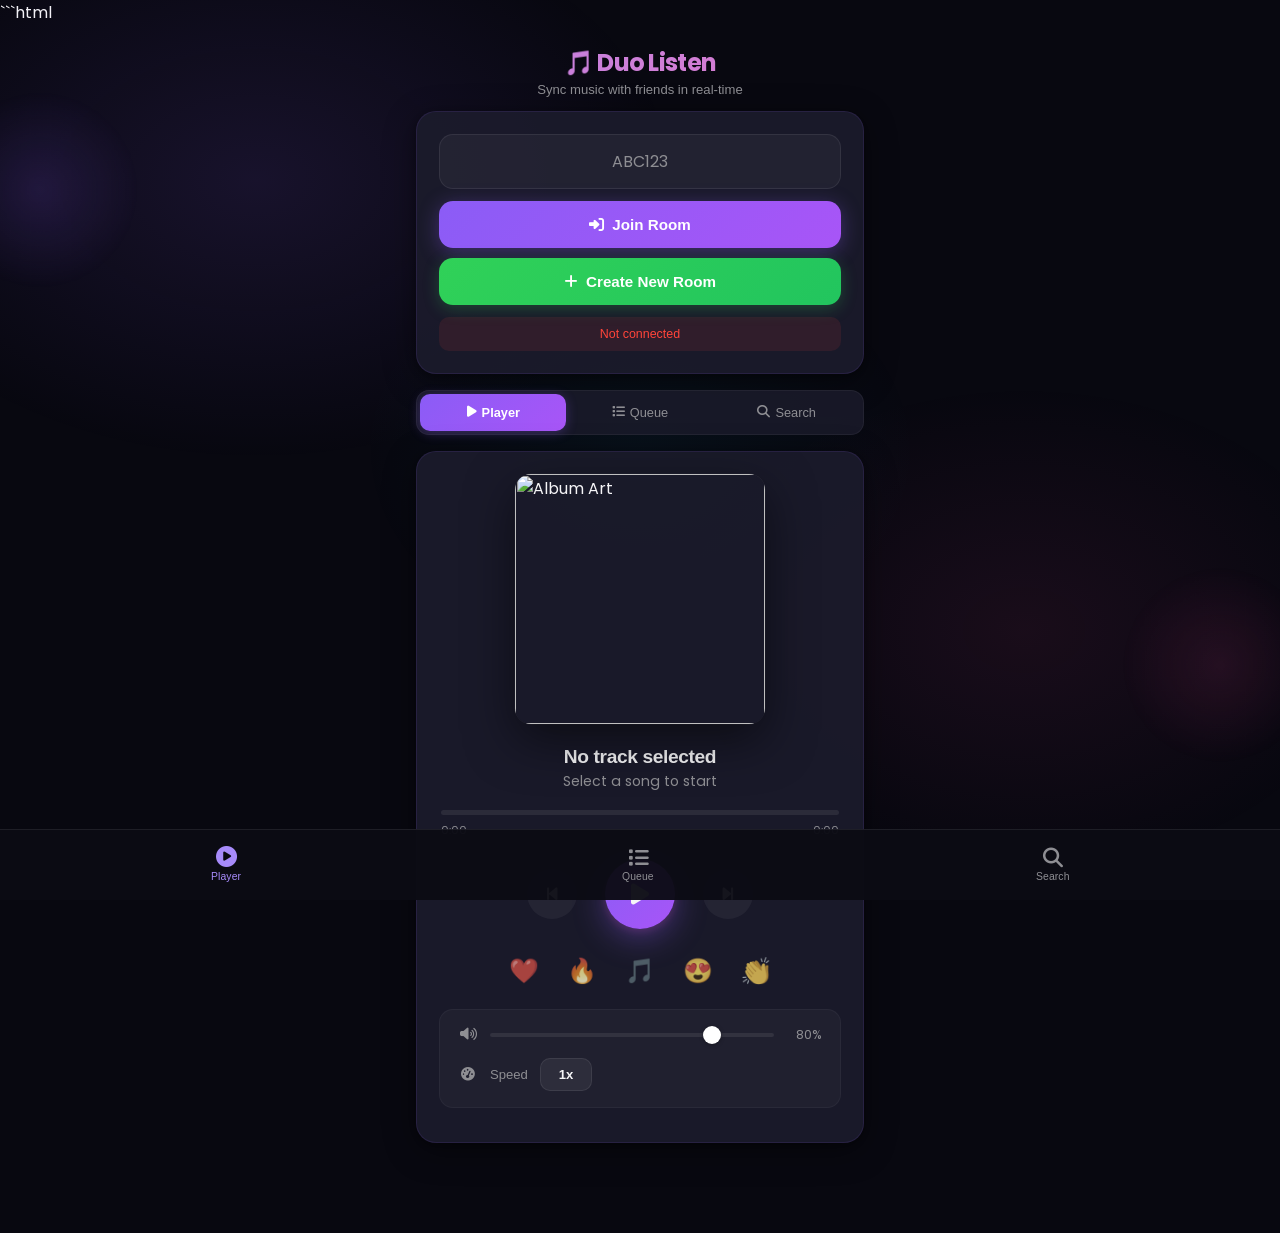
==== commit e9e21102: "Update index.html" ====
--- a/index.html
+++ b/index.html
@@ -1,8 +1,9 @@
+```html
 <!DOCTYPE html>
 <html lang="en">
 <head>
   <meta charset="UTF-8">
-  <meta name="viewport" content="width=device-width, initial-scale=1.0, maximum-scale=1.0, user-scalable=no">
+  <meta name="viewport" content="width=device-width, initial-scale=1.0, maximum-scale=1.0, user-scalable=no, viewport-fit=cover">
   <title>Duo Listen - Sync Music with Friends</title>
   <link rel="stylesheet" href="https://cdnjs.cloudflare.com/ajax/libs/font-awesome/6.4.0/css/all.min.css">
   <link href="https://fonts.googleapis.com/css2?family=Poppins:wght@300;400;500;600;700&display=swap" rel="stylesheet">
@@ -15,10 +16,19 @@
       --darker: #080810;
       --card: #1A1A2E;
       --text: #F5F5F7;
-      --text-muted: #A1A1AA;
-      --success: #10B981;
-      --danger: #EF4444;
-      --warning: #F59E0B;
+      --text-muted: #8E8E93;
+      --success: #30D158;
+      --danger: #FF453A;
+      --warning: #FFD60A;
+      --spring: cubic-bezier(0.34, 1.56, 0.64, 1);
+      --spring-strong: cubic-bezier(0.34, 1.8, 0.64, 1);
+      --ease-out: cubic-bezier(0.25, 0.1, 0.25, 1);
+      --ease-in-out: cubic-bezier(0.4, 0, 0.2, 1);
+      --ios-ease: cubic-bezier(0.25, 0.1, 0.25, 1);
+      --ios-spring: cubic-bezier(0.34, 1.56, 0.64, 1);
+      --card-bg: rgba(28, 28, 44, 0.92);
+      --card-border: rgba(139, 92, 246, 0.12);
+      --card-shadow: 0 8px 32px rgba(0,0,0,0.4), 0 2px 8px rgba(0,0,0,0.3);
     }
 
     * {
@@ -26,119 +36,179 @@
       padding: 0;
       box-sizing: border-box;
       -webkit-tap-highlight-color: transparent;
+      touch-action: manipulation;
+      -webkit-font-smoothing: antialiased;
+      -moz-osx-font-smoothing: grayscale;
+    }
+
+    html {
+      -webkit-overflow-scrolling: touch;
+      scroll-behavior: smooth;
     }
 
     body {
-      font-family: 'Poppins', sans-serif;
-      background: linear-gradient(135deg, var(--darker) 0%, var(--dark) 50%, #1E1B4B 100%);
+      font-family: 'Poppins', -apple-system, BlinkMacSystemFont, 'SF Pro Display', sans-serif;
+      background: var(--darker);
       color: var(--text);
       min-height: 100vh;
+      min-height: 100dvh;
       overflow-x: hidden;
-      padding-bottom: 80px;
-    }
-
-    /* Background Animation */
-    .bg-animation {
+      padding-bottom: calc(90px + env(safe-area-inset-bottom));
+      overscroll-behavior-y: contain;
+    }
+
+    /* ===== BACKGROUND - PRE-BLURRED GRADIENTS (NO FILTER) ===== */
+    .bg-layer {
       position: fixed;
-      top: 0;
-      left: 0;
-      width: 100%;
-      height: 100%;
-      z-index: -1;
-      overflow: hidden;
-    }
-
-    .bg-animation::before {
-      content: '';
-      position: absolute;
-      top: -50%;
-      left: -50%;
-      width: 200%;
-      height: 200%;
-      background: radial-gradient(circle, rgba(139,92,246,0.15) 0%, transparent 50%),
-                  radial-gradient(circle, rgba(236,72,153,0.1) 0%, transparent 40%);
-      animation: rotate 30s linear infinite;
-    }
-
-    @keyframes rotate {
-      0% { transform: rotate(0deg); }
-      100% { transform: rotate(360deg); }
-    }
-
-    /* Header */
+      inset: 0;
+      z-index: 0;
+      pointer-events: none;
+      background:
+        radial-gradient(ellipse 600px 400px at 20% 20%, rgba(139,92,246,0.12) 0%, transparent 70%),
+        radial-gradient(ellipse 500px 350px at 80% 70%, rgba(236,72,153,0.08) 0%, transparent 70%),
+        radial-gradient(ellipse 400px 300px at 50% 50%, rgba(6,182,212,0.05) 0%, transparent 70%);
+    }
+
+    .bg-glow {
+      position: fixed;
+      width: 200px;
+      height: 200px;
+      border-radius: 50%;
+      pointer-events: none;
+      z-index: 0;
+      will-change: transform;
+    }
+
+    .bg-glow-1 {
+      top: 10%;
+      left: -60px;
+      background: radial-gradient(circle, rgba(139,92,246,0.15) 0%, transparent 70%);
+      animation: glowDrift1 22s var(--ease-in-out) infinite;
+    }
+
+    .bg-glow-2 {
+      bottom: 15%;
+      right: -40px;
+      background: radial-gradient(circle, rgba(236,72,153,0.1) 0%, transparent 70%);
+      animation: glowDrift2 28s var(--ease-in-out) infinite;
+    }
+
+    @keyframes glowDrift1 {
+      0%, 100% { transform: translate(0,0) scale(1); }
+      33% { transform: translate(30px, 40px) scale(1.1); }
+      66% { transform: translate(-20px, 20px) scale(0.95); }
+    }
+
+    @keyframes glowDrift2 {
+      0%, 100% { transform: translate(0,0) scale(1); }
+      50% { transform: translate(-40px, -30px) scale(1.08); }
+    }
+
+    /* ===== HEADER ===== */
     .header {
-      padding: 20px;
+      padding: calc(20px + env(safe-area-inset-top)) 20px 14px;
       text-align: center;
       position: relative;
+      z-index: 1;
     }
 
     .header h1 {
       font-size: 1.5rem;
       font-weight: 700;
-      background: linear-gradient(135deg, var(--primary), var(--secondary));
+      letter-spacing: -0.03em;
+      background: linear-gradient(135deg, #A78BFA, #F472B6, #67E8F9);
+      background-size: 200% 200%;
       -webkit-background-clip: text;
       -webkit-text-fill-color: transparent;
-      margin-bottom: 5px;
+      background-clip: text;
+      animation: headerShimmer 6s var(--ease-in-out) infinite;
+    }
+
+    @keyframes headerShimmer {
+      0%, 100% { background-position: 0% 50%; }
+      50% { background-position: 100% 50%; }
     }
 
     .header p {
-      font-size: 0.85rem;
+      font-size: 0.82rem;
       color: var(--text-muted);
-    }
-
-    /* Main Container */
+      font-weight: 300;
+      margin-top: 2px;
+    }
+
+    /* ===== LAYOUT ===== */
     .main-container {
       max-width: 480px;
       margin: 0 auto;
-      padding: 0 15px;
-    }
-
-    /* Room Section */
-    .room-section {
-      background: rgba(26, 26, 46, 0.8);
-      backdrop-filter: blur(20px);
+      padding: 0 16px;
+      position: relative;
+      z-index: 1;
+    }
+
+    /* ===== CARDS ===== */
+    .room-section, .player-card, .queue-section {
+      background: var(--card-bg);
       border-radius: 20px;
-      padding: 20px;
-      margin-bottom: 20px;
-      border: 1px solid rgba(139, 92, 246, 0.2);
-      box-shadow: 0 10px 40px rgba(0, 0, 0, 0.3);
-    }
-
+      padding: 22px;
+      border: 1px solid var(--card-border);
+      box-shadow: var(--card-shadow);
+      contain: layout style;
+    }
+
+    .room-section { margin-bottom: 16px; }
+
+    /* Entry animation */
+    .room-section { animation: cardIn 0.6s var(--ios-spring) both; }
+    .player-card { animation: cardIn 0.6s var(--ios-spring) 0.08s both; }
+    .queue-section { animation: cardIn 0.6s var(--ios-spring) 0.14s both; }
+
+    @keyframes cardIn {
+      from { opacity: 0; transform: translateY(24px) scale(0.96); }
+      to { opacity: 1; transform: translateY(0) scale(1); }
+    }
+
+    /* ===== ROOM CODE ===== */
     .room-code-display {
-      font-size: 2rem;
+      font-size: 2.1rem;
       font-weight: 700;
-      letter-spacing: 8px;
+      letter-spacing: 10px;
       text-align: center;
-      color: var(--primary);
-      font-family: 'Courier New', monospace;
-      margin: 15px 0;
-      text-shadow: 0 0 20px rgba(139, 92, 246, 0.5);
+      color: #A78BFA;
+      font-family: 'SF Mono', 'Courier New', monospace;
+      margin: 14px 0;
+      animation: codePulse 3s var(--ease-in-out) infinite;
+    }
+
+    @keyframes codePulse {
+      0%, 100% { opacity: 1; }
+      50% { opacity: 0.75; }
     }
 
     .input-group {
       display: flex;
       gap: 10px;
-      margin-bottom: 15px;
+      margin-bottom: 12px;
     }
 
     .input-group input {
       flex: 1;
-      padding: 14px 18px;
-      border: none;
-      border-radius: 12px;
-      background: rgba(255, 255, 255, 0.08);
+      padding: 14px 16px;
+      border: 1.5px solid rgba(255,255,255,0.08);
+      border-radius: 14px;
+      background: rgba(255,255,255,0.04);
       color: var(--text);
       font-size: 1rem;
+      font-family: inherit;
       text-align: center;
       letter-spacing: 4px;
       text-transform: uppercase;
       outline: none;
-      transition: all 0.3s;
+      transition: border-color 0.2s var(--ios-ease), box-shadow 0.2s var(--ios-ease);
     }
 
     .input-group input:focus {
-      background: rgba(255, 255, 255, 0.12);
-      box-shadow: 0 0 0 2px var(--primary);
+      border-color: var(--primary);
+      box-shadow: 0 0 0 4px rgba(139,92,246,0.15);
     }
 
     .input-group input::placeholder {
@@ -147,233 +217,292 @@
       color: var(--text-muted);
     }
 
+    /* ===== BUTTONS - iOS HAPTIC FEEL ===== */
     .btn {
-      padding: 14px 24px;
+      padding: 15px 24px;
       border: none;
-      border-radius: 12px;
+      border-radius: 14px;
       cursor: pointer;
       font-weight: 600;
       font-size: 0.95rem;
-      transition: all 0.3s;
+      font-family: inherit;
       display: flex;
       align-items: center;
       justify-content: center;
       gap: 8px;
+      will-change: transform;
+      transition: transform 0.2s var(--ios-spring), box-shadow 0.2s var(--ios-ease), opacity 0.1s;
+      position: relative;
+      -webkit-user-select: none;
+      user-select: none;
+    }
+
+    .btn:active {
+      transform: scale(0.95);
+      opacity: 0.9;
     }
 
     .btn-primary {
-      background: linear-gradient(135deg, var(--primary), var(--secondary));
+      background: linear-gradient(135deg, #8B5CF6, #A855F7, #EC4899);
+      background-size: 200% 200%;
       color: white;
       width: 100%;
-    }
-
-    .btn-primary:hover {
-      transform: translateY(-2px);
-      box-shadow: 0 10px 30px rgba(139, 92, 246, 0.4);
+      box-shadow: 0 4px 20px rgba(139,92,246,0.35);
+    }
+
+    .btn-primary:active {
+      box-shadow: 0 2px 10px rgba(139,92,246,0.25);
     }
 
     .btn-success {
-      background: linear-gradient(135deg, var(--success), #059669);
+      background: linear-gradient(135deg, #30D158, #22C55E);
       color: white;
       width: 100%;
       margin-top: 10px;
+      box-shadow: 0 4px 16px rgba(48,209,88,0.25);
     }
 
     .btn-danger {
-      background: linear-gradient(135deg, var(--danger), #DC2626);
+      background: linear-gradient(135deg, #FF453A, #EF4444);
       color: white;
       width: 100%;
       margin-top: 10px;
-    }
-
+      box-shadow: 0 4px 16px rgba(255,69,58,0.25);
+    }
+
+    /* ===== STATUS ===== */
     .users-online {
       display: flex;
       align-items: center;
       justify-content: center;
       gap: 8px;
-      margin-top: 15px;
-      font-size: 0.9rem;
+      margin-top: 14px;
+      font-size: 0.88rem;
       color: var(--success);
+      font-weight: 500;
     }
 
     .users-online i {
-      animation: pulse 2s infinite;
-    }
-
-    @keyframes pulse {
-      0%, 100% { opacity: 1; }
-      50% { opacity: 0.5; }
+      font-size: 6px;
+      animation: dotPulse 2s var(--ease-in-out) infinite;
+    }
+
+    @keyframes dotPulse {
+      0%, 100% { opacity: 1; transform: scale(1); }
+      50% { opacity: 0.4; transform: scale(0.7); }
     }
 
     .status-badge {
       text-align: center;
-      padding: 8px;
-      border-radius: 8px;
-      font-size: 0.8rem;
+      padding: 10px 14px;
+      border-radius: 10px;
+      font-size: 0.78rem;
       margin-top: 12px;
-      background: rgba(239, 68, 68, 0.2);
+      background: rgba(255,69,58,0.1);
       color: var(--danger);
+      font-weight: 500;
+      transition: all 0.3s var(--ios-ease);
     }
 
     .status-badge.connected {
-      background: rgba(16, 185, 129, 0.2);
+      background: rgba(48,209,88,0.1);
       color: var(--success);
     }
 
-    /* Tabs */
+    /* ===== TABS - iOS SEGMENTED CONTROL ===== */
     .tabs {
       display: flex;
-      background: rgba(26, 26, 46, 0.6);
-      border-radius: 16px;
-      padding: 5px;
-      margin-bottom: 20px;
-      gap: 5px;
+      background: rgba(28,28,44,0.8);
+      border-radius: 13px;
+      padding: 3px;
+      margin-bottom: 16px;
+      position: relative;
+      border: 1px solid rgba(255,255,255,0.05);
+    }
+
+    .tab-indicator {
+      position: absolute;
+      top: 3px;
+      left: 3px;
+      width: calc(33.333% - 3px);
+      height: calc(100% - 6px);
+      background: linear-gradient(135deg, #8B5CF6, #A855F7);
+      border-radius: 10px;
+      transition: transform 0.35s var(--ios-spring);
+      will-change: transform;
+      box-shadow: 0 2px 12px rgba(139,92,246,0.3);
     }
 
     .tab {
       flex: 1;
-      padding: 12px;
+      padding: 11px 6px;
       border: none;
       background: transparent;
       color: var(--text-muted);
       cursor: pointer;
-      border-radius: 12px;
+      border-radius: 10px;
       font-weight: 500;
-      font-size: 0.85rem;
-      transition: all 0.3s;
+      font-size: 0.8rem;
+      font-family: inherit;
+      transition: color 0.25s var(--ios-ease), transform 0.15s var(--ios-spring);
       display: flex;
       align-items: center;
       justify-content: center;
-      gap: 6px;
-    }
+      gap: 5px;
+      position: relative;
+      z-index: 1;
+      -webkit-user-select: none;
+      user-select: none;
+    }
+
+    .tab:active { transform: scale(0.93); }
 
     .tab.active {
-      background: linear-gradient(135deg, var(--primary), var(--secondary));
       color: white;
-    }
-
+      font-weight: 600;
+    }
+
+    /* ===== TAB CONTENT ===== */
     .tab-content {
       display: none;
     }
 
     .tab-content.active {
       display: block;
-      animation: fadeIn 0.3s ease;
-    }
-
-    @keyframes fadeIn {
-      from { opacity: 0; transform: translateY(10px); }
-      to { opacity: 1; transform: translateY(0); }
-    }
-
-    /* Player Card */
-    .player-card {
-      background: rgba(26, 26, 46, 0.8);
-      backdrop-filter: blur(20px);
-      border-radius: 24px;
-      padding: 25px;
-      border: 1px solid rgba(139, 92, 246, 0.2);
-      box-shadow: 0 20px 60px rgba(0, 0, 0, 0.4);
-    }
-
+      animation: contentIn 0.35s var(--ios-spring) both;
+    }
+
+    @keyframes contentIn {
+      from { opacity: 0; transform: translateY(12px) scale(0.98); }
+      to { opacity: 1; transform: translateY(0) scale(1); }
+    }
+
+    /* ===== ALBUM ART - iOS MUSIC STYLE ===== */
     .album-art-container {
       width: 100%;
       aspect-ratio: 1;
-      max-width: 280px;
-      margin: 0 auto 25px;
+      max-width: 250px;
+      margin: 0 auto 22px;
       border-radius: 16px;
       overflow: hidden;
       position: relative;
-      box-shadow: 0 20px 40px rgba(0, 0, 0, 0.5);
+      box-shadow: 0 16px 48px rgba(0,0,0,0.5), 0 0 0 0.5px rgba(255,255,255,0.06);
+      will-change: transform;
+      transition: transform 0.5s var(--ios-spring), box-shadow 0.5s var(--ios-ease);
+    }
+
+    .album-art-container.playing {
+      box-shadow: 0 20px 56px rgba(139,92,246,0.2), 0 16px 48px rgba(0,0,0,0.5), 0 0 0 0.5px rgba(255,255,255,0.08);
     }
 
     .album-art {
       width: 100%;
       height: 100%;
       object-fit: cover;
-      transition: transform 0.5s;
+      display: block;
+      will-change: transform;
     }
 
     .album-art.playing {
-      animation: albumPulse 3s ease-in-out infinite;
-    }
-
-    @keyframes albumPulse {
+      animation: iosAlbumBreath 5s var(--ease-in-out) infinite;
+    }
+
+    @keyframes iosAlbumBreath {
       0%, 100% { transform: scale(1); }
-      50% { transform: scale(1.02); }
-    }
-
+      50% { transform: scale(1.025); }
+    }
+
+    /* ===== TRACK INFO ===== */
     .track-info {
       text-align: center;
-      margin-bottom: 20px;
+      margin-bottom: 18px;
     }
 
     .track-title {
       font-size: 1.2rem;
       font-weight: 600;
-      margin-bottom: 5px;
+      margin-bottom: 3px;
       white-space: nowrap;
       overflow: hidden;
       text-overflow: ellipsis;
+      letter-spacing: -0.02em;
+      transition: opacity 0.2s, transform 0.2s var(--ios-spring);
     }
 
     .track-artist {
-      font-size: 0.9rem;
+      font-size: 0.88rem;
       color: var(--text-muted);
-    }
-
-    /* Progress Bar */
+      font-weight: 400;
+    }
+
+    /* ===== PROGRESS BAR - iOS MUSIC STYLE ===== */
     .progress-container {
       margin-bottom: 20px;
+      padding: 0 2px;
     }
 
     .progress-bar {
       width: 100%;
-      height: 6px;
-      background: rgba(255, 255, 255, 0.1);
+      height: 5px;
+      background: rgba(255,255,255,0.08);
       border-radius: 3px;
       cursor: pointer;
       position: relative;
-      overflow: hidden;
+      transition: height 0.2s var(--ios-spring);
+      -webkit-user-select: none;
+      user-select: none;
+    }
+
+    .progress-bar:active {
+      height: 7px;
     }
 
     .progress-fill {
       height: 100%;
-      background: linear-gradient(90deg, var(--primary), var(--secondary));
+      background: linear-gradient(90deg, #8B5CF6, #EC4899);
       border-radius: 3px;
-      width: 0%;
-      transition: width 0.1s linear;
+      width: 100%;
+      transform-origin: left center;
+      transform: scaleX(0);
+      will-change: transform;
       position: relative;
     }
 
-    .progress-fill::after {
-      content: '';
+    .progress-dot {
       position: absolute;
-      right: -6px;
+      right: -7px;
       top: 50%;
-      transform: translateY(-50%);
       width: 14px;
       height: 14px;
       background: white;
       border-radius: 50%;
-      box-shadow: 0 2px 10px rgba(0, 0, 0, 0.3);
+      box-shadow: 0 1px 6px rgba(0,0,0,0.4);
+      transform: translateY(-50%) scale(0);
+      transition: transform 0.2s var(--ios-spring);
+      will-change: transform;
+    }
+
+    .progress-bar:active .progress-dot {
+      transform: translateY(-50%) scale(1);
     }
 
     .time-display {
       display: flex;
       justify-content: space-between;
-      font-size: 0.75rem;
+      font-size: 0.7rem;
       color: var(--text-muted);
-      margin-top: 8px;
-    }
-
-    /* Controls */
+      margin-top: 7px;
+      font-variant-numeric: tabular-nums;
+      font-weight: 400;
+    }
+
+    /* ===== CONTROLS - iOS MUSIC ===== */
     .controls {
       display: flex;
       justify-content: center;
       align-items: center;
-      gap: 20px;
-      margin-bottom: 25px;
+      gap: 28px;
+      margin-bottom: 22px;
     }
 
     .control-btn {
@@ -381,40 +510,56 @@
       height: 50px;
       border-radius: 50%;
       border: none;
-      background: rgba(255, 255, 255, 0.08);
+      background: rgba(255,255,255,0.05);
       color: var(--text);
       cursor: pointer;
-      font-size: 1.1rem;
-      transition: all 0.2s;
+      font-size: 1.05rem;
       display: flex;
       align-items: center;
       justify-content: center;
-    }
-
-    .control-btn:hover {
-      background: rgba(255, 255, 255, 0.15);
-      transform: scale(1.1);
+      will-change: transform;
+      transition: transform 0.2s var(--ios-spring), background 0.15s var(--ios-ease);
+      -webkit-user-select: none;
+      user-select: none;
+      position: relative;
+    }
+
+    .control-btn:active {
+      transform: scale(0.82);
+      background: rgba(255,255,255,0.1);
     }
 
     .control-btn.play {
-      width: 65px;
-      height: 65px;
-      background: linear-gradient(135deg, var(--primary), var(--secondary));
+      width: 70px;
+      height: 70px;
+      background: linear-gradient(135deg, #8B5CF6, #A855F7, #EC4899);
+      background-size: 200% 200%;
       font-size: 1.5rem;
-    }
-
-    .control-btn.play:hover {
-      transform: scale(1.15);
-      box-shadow: 0 10px 30px rgba(139, 92, 246, 0.4);
-    }
-
-    /* Reactions */
+      box-shadow: 0 8px 32px rgba(139,92,246,0.4), 0 2px 8px rgba(236,72,153,0.2);
+    }
+
+    .control-btn.play:active {
+      transform: scale(0.85);
+      box-shadow: 0 4px 16px rgba(139,92,246,0.3);
+    }
+
+    .control-btn i {
+      transition: transform 0.15s var(--ios-spring);
+    }
+
+    .control-btn:active i {
+      transform: scale(0.85);
+    }
+
+    /* ===== REACTIONS ===== */
     .reactions {
       display: flex;
       justify-content: center;
-      gap: 15px;
-      margin-bottom: 20px;
+      gap: 16px;
+      margin-bottom: 18px;
       flex-wrap: wrap;
+      position: relative;
+      min-height: 40px;
     }
 
     .reaction-btn {
@@ -422,142 +567,177 @@
       background: none;
       border: none;
       cursor: pointer;
-      transition: all 0.2s;
-      filter: grayscale(0.3);
-    }
-
-    .reaction-btn:hover {
-      transform: scale(1.3);
-      filter: grayscale(0);
+      transition: transform 0.2s var(--ios-spring-strong);
+      filter: grayscale(0.3) opacity(0.8);
+      will-change: transform;
+      padding: 6px;
+      -webkit-user-select: none;
+      user-select: none;
+    }
+
+    .reaction-btn:active {
+      transform: scale(1.6) rotate(8deg);
+      filter: grayscale(0) opacity(1);
     }
 
     .reaction-btn.active {
-      filter: grayscale(0);
-      animation: reactionPop 0.5s ease;
-    }
-
-    @keyframes reactionPop {
-      0%, 100% { transform: scale(1); }
-      50% { transform: scale(1.4); }
-    }
-
-    /* Volume & Speed */
+      filter: grayscale(0) opacity(1);
+    }
+
+    .reaction-particle {
+      position: absolute;
+      font-size: 1.6rem;
+      pointer-events: none;
+      will-change: transform, opacity;
+      z-index: 20;
+      animation: particleUp 1.2s var(--ease-out) forwards;
+    }
+
+    @keyframes particleUp {
+      0% { opacity: 1; transform: translateY(0) scale(0.8) rotate(0deg); }
+      20% { transform: translateY(-20px) scale(1.2) rotate(-5deg); }
+      100% { opacity: 0; transform: translateY(-100px) scale(0.6) rotate(10deg); }
+    }
+
+    /* ===== EXTRA CONTROLS ===== */
     .extra-controls {
-      background: rgba(255, 255, 255, 0.05);
-      border-radius: 12px;
-      padding: 15px;
-      margin-bottom: 15px;
+      background: rgba(255,255,255,0.03);
+      border-radius: 14px;
+      padding: 16px 18px;
+      margin-bottom: 12px;
+      border: 1px solid rgba(255,255,255,0.04);
     }
 
     .control-row {
       display: flex;
       align-items: center;
       gap: 12px;
-      margin-bottom: 12px;
-    }
-
-    .control-row:last-child {
-      margin-bottom: 0;
-    }
+      margin-bottom: 14px;
+    }
+
+    .control-row:last-child { margin-bottom: 0; }
 
     .control-row i {
       width: 20px;
       color: var(--text-muted);
-      font-size: 0.9rem;
+      font-size: 0.85rem;
+      text-align: center;
     }
 
     .slider {
       flex: 1;
-      height: 6px;
-      background: rgba(255, 255, 255, 0.1);
-      border-radius: 3px;
+      height: 4px;
+      background: rgba(255,255,255,0.08);
+      border-radius: 2px;
       outline: none;
       -webkit-appearance: none;
+      appearance: none;
+      cursor: pointer;
     }
 
     .slider::-webkit-slider-thumb {
       -webkit-appearance: none;
-      width: 16px;
-      height: 16px;
-      background: var(--primary);
+      width: 18px;
+      height: 18px;
+      background: white;
       border-radius: 50%;
       cursor: pointer;
-      transition: all 0.2s;
-    }
-
-    .slider::-webkit-slider-thumb:hover {
-      transform: scale(1.2);
-      box-shadow: 0 0 10px rgba(139, 92, 246, 0.5);
+      box-shadow: 0 1px 4px rgba(0,0,0,0.3);
+      transition: transform 0.15s var(--ios-spring), box-shadow 0.15s;
+    }
+
+    .slider::-webkit-slider-thumb:active {
+      transform: scale(1.4);
+      box-shadow: 0 2px 8px rgba(0,0,0,0.4);
+    }
+
+    .slider::-moz-range-thumb {
+      width: 18px;
+      height: 18px;
+      background: white;
+      border-radius: 50%;
+      cursor: pointer;
+      border: none;
+      box-shadow: 0 1px 4px rgba(0,0,0,0.3);
     }
 
     .speed-btn {
-      padding: 6px 12px;
-      background: rgba(255, 255, 255, 0.1);
-      border: none;
-      border-radius: 8px;
+      padding: 8px 14px;
+      background: rgba(255,255,255,0.06);
+      border: 1px solid rgba(255,255,255,0.08);
+      border-radius: 10px;
       color: var(--text);
       cursor: pointer;
-      font-size: 0.85rem;
-      min-width: 45px;
-    }
-
-    .speed-btn:hover {
-      background: rgba(255, 255, 255, 0.2);
-    }
-
-    /* Queue Section */
-    .queue-section {
-      background: rgba(26, 26, 46, 0.8);
-      backdrop-filter: blur(20px);
-      border-radius: 20px;
-      padding: 20px;
-      border: 1px solid rgba(139, 92, 246, 0.2);
-    }
-
+      font-size: 0.82rem;
+      font-family: inherit;
+      font-weight: 600;
+      min-width: 52px;
+      transition: transform 0.15s var(--ios-spring), background 0.15s;
+      will-change: transform;
+      -webkit-user-select: none;
+      user-select: none;
+    }
+
+    .speed-btn:active {
+      transform: scale(0.88);
+      background: rgba(255,255,255,0.12);
+    }
+
+    /* ===== QUEUE - iOS LIST ===== */
     .queue-header {
       display: flex;
       justify-content: space-between;
       align-items: center;
-      margin-bottom: 15px;
+      margin-bottom: 14px;
     }
 
     .queue-header h3 {
-      font-size: 1rem;
+      font-size: 0.95rem;
       font-weight: 600;
+      letter-spacing: -0.01em;
     }
 
     .queue-list {
-      max-height: 300px;
+      max-height: 320px;
       overflow-y: auto;
+      -webkit-overflow-scrolling: touch;
+      overscroll-behavior: contain;
+      padding-right: 2px;
     }
 
     .queue-item {
       display: flex;
       align-items: center;
       gap: 12px;
-      padding: 12px;
-      background: rgba(255, 255, 255, 0.05);
-      border-radius: 10px;
-      margin-bottom: 8px;
+      padding: 11px 13px;
+      background: rgba(255,255,255,0.03);
+      border-radius: 12px;
+      margin-bottom: 7px;
       cursor: pointer;
-      transition: all 0.2s;
-    }
-
-    .queue-item:hover {
-      background: rgba(255, 255, 255, 0.1);
-      transform: translateX(5px);
+      will-change: transform;
+      transition: transform 0.15s var(--ios-spring), background 0.15s var(--ios-ease);
+      border: 1px solid transparent;
+      -webkit-user-select: none;
+      user-select: none;
+    }
+
+    .queue-item:active {
+      transform: scale(0.97);
+      background: rgba(255,255,255,0.07);
     }
 
     .queue-item.active {
-      background: rgba(139, 92, 246, 0.2);
-      border: 1px solid var(--primary);
+      background: rgba(139,92,246,0.08);
+      border-color: rgba(139,92,246,0.25);
     }
 
     .queue-item img {
-      width: 45px;
-      height: 45px;
-      border-radius: 8px;
+      width: 46px;
+      height: 46px;
+      border-radius: 9px;
       object-fit: cover;
+      flex-shrink: 0;
+      background: rgba(255,255,255,0.05);
     }
 
     .queue-item-info {
@@ -566,21 +746,23 @@
     }
 
     .queue-item-title {
-      font-size: 0.9rem;
+      font-size: 0.88rem;
       font-weight: 500;
       white-space: nowrap;
       overflow: hidden;
       text-overflow: ellipsis;
+      letter-spacing: -0.01em;
     }
 
     .queue-item-artist {
-      font-size: 0.75rem;
+      font-size: 0.73rem;
       color: var(--text-muted);
+      margin-top: 1px;
     }
 
     .queue-item-actions {
       display: flex;
-      gap: 8px;
+      gap: 4px;
     }
 
     .queue-item-actions button {
@@ -588,18 +770,21 @@
       border: none;
       color: var(--text-muted);
       cursor: pointer;
-      padding: 5px;
-      font-size: 0.9rem;
-    }
-
-    .queue-item-actions button:hover {
+      padding: 8px;
+      font-size: 0.85rem;
+      border-radius: 8px;
+      transition: transform 0.12s var(--ios-spring), color 0.12s, background 0.12s;
+      will-change: transform;
+    }
+
+    .queue-item-actions button:active {
+      transform: scale(0.75);
       color: var(--danger);
-    }
-
-    /* Search Section */
-    .search-section {
-      margin-bottom: 15px;
-    }
+      background: rgba(255,69,58,0.1);
+    }
+
+    /* ===== SEARCH ===== */
+    .search-section { margin-bottom: 14px; }
 
     .search-box {
       display: flex;
@@ -608,44 +793,48 @@
 
     .search-box input {
       flex: 1;
-      padding: 12px 16px;
+      padding: 13px 16px;
+      border: 1.5px solid rgba(255,255,255,0.08);
+      border-radius: 13px;
+      background: rgba(255,255,255,0.04);
+      color: var(--text);
+      font-size: 0.92rem;
+      font-family: inherit;
+      outline: none;
+      transition: border-color 0.2s var(--ios-ease), box-shadow 0.2s var(--ios-ease);
+    }
+
+    .search-box input:focus {
+      border-color: var(--primary);
+      box-shadow: 0 0 0 4px rgba(139,92,246,0.12);
+    }
+
+    .search-box button {
+      padding: 13px 18px;
       border: none;
-      border-radius: 12px;
-      background: rgba(255, 255, 255, 0.08);
-      color: var(--text);
-      outline: none;
-      transition: all 0.3s;
-    }
-
-    .search-box input:focus {
-      background: rgba(255, 255, 255, 0.12);
-      box-shadow: 0 0 0 2px var(--primary);
-    }
-
-    .search-box button {
-      padding: 12px 18px;
-      border: none;
-      border-radius: 12px;
-      background: var(--primary);
+      border-radius: 13px;
+      background: linear-gradient(135deg, #8B5CF6, #A855F7);
       color: white;
       cursor: pointer;
-      transition: all 0.3s;
-    }
-
-    .search-box button:hover {
-      background: var(--secondary);
-    }
-
-    /* Bottom Navigation */
+      font-size: 0.95rem;
+      transition: transform 0.15s var(--ios-spring), box-shadow 0.15s;
+      will-change: transform;
+      box-shadow: 0 3px 12px rgba(139,92,246,0.3);
+    }
+
+    .search-box button:active {
+      transform: scale(0.9);
+      box-shadow: 0 1px 6px rgba(139,92,246,0.2);
+    }
+
+    /* ===== BOTTOM NAV - iOS TAB BAR ===== */
     .bottom-nav {
       position: fixed;
       bottom: 0;
-      left: 0;
-      right: 0;
-      background: rgba(15, 15, 26, 0.95);
-      backdrop-filter: blur(20px);
-      border-top: 1px solid rgba(255, 255, 255, 0.1);
-      padding: 10px 20px 20px;
+      left: 0; right: 0;
+      background: rgba(12,12,20,0.96);
+      border-top: 0.5px solid rgba(255,255,255,0.08);
+      padding: 10px 20px calc(10px + env(safe-area-inset-bottom));
       display: flex;
       justify-content: space-around;
       z-index: 100;
@@ -655,68 +844,74 @@
       display: flex;
       flex-direction: column;
       align-items: center;
-      gap: 4px;
-      padding: 8px 16px;
+      gap: 3px;
+      padding: 8px 20px;
       background: none;
       border: none;
       color: var(--text-muted);
       cursor: pointer;
-      transition: all 0.3s;
       border-radius: 12px;
+      transition: color 0.2s var(--ios-ease), transform 0.2s var(--ios-spring);
+      will-change: transform;
+      font-family: inherit;
+      -webkit-user-select: none;
+      user-select: none;
+    }
+
+    .nav-item:active {
+      transform: scale(0.85);
     }
 
     .nav-item.active {
-      color: var(--primary);
+      color: #A78BFA;
     }
 
     .nav-item i {
-      font-size: 1.3rem;
+      font-size: 1.25rem;
+      transition: transform 0.25s var(--ios-spring);
+    }
+
+    .nav-item.active i {
+      transform: translateY(-1px) scale(1.05);
     }
 
     .nav-item span {
-      font-size: 0.7rem;
+      font-size: 0.65rem;
       font-weight: 500;
-    }
-
-    .nav-item.active i {
-      animation: navBounce 0.5s ease;
-    }
-
-    @keyframes navBounce {
-      0%, 100% { transform: translateY(0); }
-      50% { transform: translateY(-5px); }
-    }
-
-    /* Hidden */
-    .hidden {
-      display: none !important;
-    }
-
-    /* Scrollbar */
-    ::-webkit-scrollbar {
-      width: 6px;
-    }
-
-    ::-webkit-scrollbar-track {
-      background: transparent;
-    }
-
-    ::-webkit-scrollbar-thumb {
-      background: var(--primary);
-      border-radius: 3px;
-    }
-
-    /* Responsive */
+      letter-spacing: 0.01em;
+    }
+
+    /* ===== UTILITY ===== */
+    .hidden { display: none !important; }
+
+    /* ===== SCROLLBAR ===== */
+    ::-webkit-scrollbar { width: 3px; }
+    ::-webkit-scrollbar-track { background: transparent; }
+    ::-webkit-scrollbar-thumb { background: rgba(139,92,246,0.3); border-radius: 2px; }
+
+    /* ===== RESPONSIVE ===== */
     @media (max-width: 480px) {
-      .header h1 { font-size: 1.3rem; }
-      .room-code-display { font-size: 1.6rem; letter-spacing: 5px; }
-      .album-art-container { max-width: 240px; }
-      .control-btn.play { width: 60px; height: 60px; }
+      .header h1 { font-size: 1.35rem; }
+      .room-code-display { font-size: 1.7rem; letter-spacing: 7px; }
+      .album-art-container { max-width: 220px; }
+      .control-btn.play { width: 62px; height: 62px; font-size: 1.3rem; }
+      .controls { gap: 22px; }
+    }
+
+    /* ===== REDUCED MOTION ===== */
+    @media (prefers-reduced-motion: reduce) {
+      *, *::before, *::after {
+        animation-duration: 0.01ms !important;
+        animation-iteration-count: 1 !important;
+        transition-duration: 0.01ms !important;
+      }
     }
   </style>
 </head>
 <body>
-  <div class="bg-animation"></div>
+  <div class="bg-layer"></div>
+  <div class="bg-glow bg-glow-1"></div>
+  <div class="bg-glow bg-glow-2"></div>
 
   <div class="header">
     <h1>🎵 Duo Listen</h1>
@@ -724,11 +919,10 @@
   </div>
 
   <div class="main-container">
-    <!-- Room Section -->
     <div class="room-section" id="room-section">
       <div id="join-view">
         <div class="input-group">
-          <input type="text" id="room-input" placeholder="ABC123" maxlength="6">
+          <input type="text" id="room-input" placeholder="ABC123" maxlength="6" autocomplete="off">
         </div>
         <button class="btn btn-primary" onclick="joinRoom()">
           <i class="fas fa-sign-in-alt"></i> Join Room
@@ -737,9 +931,9 @@
           <i class="fas fa-plus"></i> Create New Room
         </button>
       </div>
-      
+
       <div id="room-view" class="hidden">
-        <p style="text-align:center;font-size:0.8rem;color:var(--text-muted);margin-bottom:5px;">ROOM CODE</p>
+        <p style="text-align:center;font-size:0.75rem;color:var(--text-muted);margin-bottom:4px;letter-spacing:1.5px;font-weight:500;">ROOM CODE</p>
         <div class="room-code-display" id="room-code">------</div>
         <div class="users-online">
           <i class="fas fa-circle"></i>
@@ -749,27 +943,26 @@
           <i class="fas fa-sign-out-alt"></i> Leave Room
         </button>
       </div>
-      
+
       <div id="status" class="status-badge">Not connected</div>
     </div>
 
-    <!-- Tabs -->
-    <div class="tabs">
-      <button class="tab active" onclick="switchTab('player')">
+    <div class="tabs" id="tabs-container">
+      <div class="tab-indicator" id="tab-indicator"></div>
+      <button class="tab active" data-tab="player" onclick="switchTab('player')">
         <i class="fas fa-play"></i> Player
       </button>
-      <button class="tab" onclick="switchTab('queue')">
+      <button class="tab" data-tab="queue" onclick="switchTab('queue')">
         <i class="fas fa-list"></i> Queue
       </button>
-      <button class="tab" onclick="switchTab('search')">
+      <button class="tab" data-tab="search" onclick="switchTab('search')">
         <i class="fas fa-search"></i> Search
       </button>
     </div>
 
-    <!-- Player Tab -->
     <div id="player-tab" class="tab-content active">
       <div class="player-card">
-        <div class="album-art-container">
+        <div class="album-art-container" id="album-container">
           <img id="album-art" class="album-art" src="https://via.placeholder.com/300/8B5CF6/FFFFFF?text=🎵" alt="Album Art">
         </div>
 
@@ -779,8 +972,10 @@
         </div>
 
         <div class="progress-container">
-          <div class="progress-bar" onclick="seek(event)">
-            <div class="progress-fill" id="progress"></div>
+          <div class="progress-bar" id="progress-bar" onclick="seek(event)">
+            <div class="progress-fill" id="progress">
+              <div class="progress-dot"></div>
+            </div>
           </div>
           <div class="time-display">
             <span id="current-time">0:00</span>
@@ -789,67 +984,63 @@
         </div>
 
         <div class="controls">
-          <button class="control-btn" onclick="prevTrack()">
+          <button class="control-btn" onclick="prevTrack()" aria-label="Previous">
             <i class="fas fa-step-backward"></i>
           </button>
-          <button class="control-btn play" onclick="togglePlay()" id="play-btn">
+          <button class="control-btn play" onclick="togglePlay()" id="play-btn" aria-label="Play/Pause">
             <i class="fas fa-play"></i>
           </button>
-          <button class="control-btn" onclick="nextTrack()">
+          <button class="control-btn" onclick="nextTrack()" aria-label="Next">
             <i class="fas fa-step-forward"></i>
           </button>
         </div>
 
-        <div class="reactions">
-          <button class="reaction-btn" onclick="sendReaction('❤️')">❤️</button>
-          <button class="reaction-btn" onclick="sendReaction('🔥')">🔥</button>
-          <button class="reaction-btn" onclick="sendReaction('🎵')">🎵</button>
-          <button class="reaction-btn" onclick="sendReaction('😍')">😍</button>
-          <button class="reaction-btn" onclick="sendReaction('👏')">👏</button>
+        <div class="reactions" id="reactions-container">
+          <button class="reaction-btn" onclick="sendReaction('❤️', this)">❤️</button>
+          <button class="reaction-btn" onclick="sendReaction('🔥', this)">🔥</button>
+          <button class="reaction-btn" onclick="sendReaction('🎵', this)">🎵</button>
+          <button class="reaction-btn" onclick="sendReaction('😍', this)">😍</button>
+          <button class="reaction-btn" onclick="sendReaction('👏', this)">👏</button>
         </div>
 
         <div class="extra-controls">
           <div class="control-row">
             <i class="fas fa-volume-up"></i>
             <input type="range" class="slider" id="volume" min="0" max="100" value="80" oninput="setVolume(this.value)">
-            <span id="volume-text" style="font-size:0.8rem;color:var(--text-muted);min-width:35px;">80%</span>
+            <span id="volume-text" style="font-size:0.78rem;color:var(--text-muted);min-width:36px;text-align:right;font-variant-numeric:tabular-nums;">80%</span>
           </div>
           <div class="control-row">
             <i class="fas fa-tachometer-alt"></i>
-            <span style="font-size:0.85rem;color:var(--text-muted);">Speed</span>
+            <span style="font-size:0.82rem;color:var(--text-muted);font-weight:500;">Speed</span>
             <button class="speed-btn" id="speed-btn" onclick="toggleSpeed()">1x</button>
           </div>
         </div>
       </div>
     </div>
 
-    <!-- Queue Tab -->
     <div id="queue-tab" class="tab-content">
       <div class="queue-section">
         <div class="queue-header">
-          <h3><i class="fas fa-list-music"></i> Up Next</h3>
-          <button class="btn" style="padding:6px 12px;font-size:0.75rem;background:rgba(255,255,255,0.1);" onclick="clearQueue()">
-            <i class="fas fa-trash"></i> Clear
+          <h3><i class="fas fa-list-music" style="margin-right:6px;"></i>Up Next</h3>
+          <button class="btn" style="padding:7px 14px;font-size:0.72rem;background:rgba(255,255,255,0.06);color:var(--text-muted);border:1px solid rgba(255,255,255,0.08);" onclick="clearQueue()">
+            <i class="fas fa-trash" style="margin-right:4px;"></i>Clear
           </button>
         </div>
-        <div class="queue-list" id="queue-list">
-          <!-- Queue items injected here -->
-        </div>
+        <div class="queue-list" id="queue-list"></div>
       </div>
     </div>
 
-    <!-- Search Tab -->
     <div id="search-tab" class="tab-content">
       <div class="queue-section">
         <div class="search-section">
           <div class="search-box">
-            <input type="text" id="search-input" placeholder="Search YouTube...">
+            <input type="text" id="search-input" placeholder="Search YouTube..." autocomplete="off">
             <button onclick="searchYouTube()"><i class="fas fa-search"></i></button>
           </div>
         </div>
         <div class="queue-list" id="search-results">
-          <p style="text-align:center;color:var(--text-muted);padding:20px;">
-            <i class="fas fa-search" style="font-size:2rem;margin-bottom:10px;display:block;"></i>
+          <p style="text-align:center;color:var(--text-muted);padding:32px 16px;font-size:0.88rem;">
+            <i class="fas fa-search" style="font-size:1.8rem;margin-bottom:10px;display:block;opacity:0.4;"></i>
             Search for songs to add to queue
           </p>
         </div>
@@ -857,7 +1048,6 @@
     </div>
   </div>
 
-  <!-- Bottom Navigation -->
   <nav class="bottom-nav">
     <button class="nav-item active" onclick="switchTab('player')">
       <i class="fas fa-play-circle"></i>
@@ -873,17 +1063,13 @@
     </button>
   </nav>
 
-  <!-- Hidden YouTube Player -->
-  <div id="youtube-player" style="position:absolute;left:-9999px;"></div>
-
-  <!-- Firebase SDK -->
+  <div id="youtube-player" style="position:absolute;left:-9999px;top:-9999px;"></div>
+
   <script src="https://www.gstatic.com/firebasejs/9.22.0/firebase-app-compat.js"></script>
   <script src="https://www.gstatic.com/firebasejs/9.22.0/firebase-database-compat.js"></script>
-  <!-- YouTube API -->
   <script src="https://www.youtube.com/iframe_api"></script>
 
   <script>
-    // 🔥 FIREBASE CONFIG (Your config is already here!)
     const firebaseConfig = {
       apiKey: "AIzaSyB_iHeILrrWKYDoYhjb7KJ68Powo9YxvIA",
       authDomain: "duooo-7dd92.firebaseapp.com",
@@ -895,50 +1081,38 @@
       measurementId: "G-7W6QEGT3DF"
     };
 
-    // 🎵 YOUTUBE API KEY (Add your key here later)
-    const YOUTUBE_API_KEY = ''; // ← Add your YouTube API key here
-
-    // 🎧 SPOTIFY CLIENT ID (Add your ID here later)
-    const SPOTIFY_CLIENT_ID = ''; // ← Add your Spotify Client ID here
-    const SPOTIFY_REDIRECT_URI = window.location.origin + window.location.pathname + 'callback.html';
-
-    // Initialize Firebase
+    const YOUTUBE_API_KEY = 'AIzaSyCgLgZ_sxnFCc2chmEwsiRX5WUt_VQgdNs';
+    const SPOTIFY_CLIENT_ID = '';
+
     firebase.initializeApp(firebaseConfig);
     const db = firebase.database();
 
-    // Global State
     let player = null;
     let currentRoom = null;
     let isHost = false;
     let currentTrackIndex = 0;
-    let queue = [];
     let isPlaying = false;
     let playbackSpeed = 1;
     let volume = 0.8;
-    let lastSyncTime = 0;
-    let progressInterval = null;
-
-    // Demo tracks for testing (no API needed)
+    let myUserId = 'user_' + Math.random().toString(36).substr(2, 9);
+    let roomRef = null;
+    let isSyncing = false;
+    let progressRAF = null;
+    let lastProgressPct = 0;
+
     const demoTracks = [
-      { id: 'dQw4w9WgXcQ', title: 'Never Gonna Give You Up', artist: 'Rick Astley', thumb: 'https://i.ytimg.com/vi/dQw4w9WgXcQ/default.jpg', duration: 212 },
-      { id: '9bZkp7q19f0', title: 'Gangnam Style', artist: 'PSY', thumb: 'https://i.ytimg.com/vi/9bZkp7q19f0/default.jpg', duration: 252 },
-      { id: 'kJQP7kiw5Fk', title: 'Despacito', artist: 'Luis Fonsi', thumb: 'https://i.ytimg.com/vi/kJQP7kiw5Fk/default.jpg', duration: 282 },
-      { id: 'fJ9rUzIMcZQ', title: 'Bohemian Rhapsody', artist: 'Queen', thumb: 'https://i.ytimg.com/vi/fJ9rUzIMcZQ/default.jpg', duration: 354 },
-      { id: 'YQHsXMglC9A', title: 'Hello', artist: 'Adele', thumb: 'https://i.ytimg.com/vi/YQHsXMglC9A/default.jpg', duration: 367 }
+      { id: 'dQw4w9WgXcQ', title: 'Never Gonna Give You Up', artist: 'Rick Astley', thumb: 'https://i.ytimg.com/vi/dQw4w9WgXcQ/default.jpg' },
+      { id: 'jNQXAC9IVRw', title: 'Me at the zoo', artist: 'jawed', thumb: 'https://i.ytimg.com/vi/jNQXAC9IVRw/default.jpg' },
+      { id: '9bZkp7q19f0', title: 'Gangnam Style', artist: 'PSY', thumb: 'https://i.ytimg.com/vi/9bZkp7q19f0/default.jpg' }
     ];
 
-    // Initialize queue with demo tracks
-    queue = [...demoTracks];
-
-    // YouTube Player Ready
+    let queue = [...demoTracks];
+
+    // ===== YOUTUBE =====
     function onYouTubeIframeAPIReady() {
       player = new YT.Player('youtube-player', {
-        height: '0',
-        width: '0',
-        playerVars: {
-          'playsinline': 1,
-          'controls': 0
-        },
+        height: '0', width: '0',
+        playerVars: { 'playsinline': 1, 'controls': 0 },
         events: {
           'onReady': onPlayerReady,
           'onStateChange': onPlayerStateChange
@@ -946,28 +1120,28 @@
       });
     }
 
-    function onPlayerReady(event) {
+    function onPlayerReady(e) {
       player.setVolume(volume * 100);
-      loadTrack(0);
-    }
-
-    function onPlayerStateChange(event) {
-      if (event.data == YT.PlayerState.PLAYING) {
+      loadTrack(0, false);
+    }
+
+    function onPlayerStateChange(e) {
+      if (e.data === YT.PlayerState.PLAYING) {
         isPlaying = true;
         updatePlayButton();
         startProgress();
         if (currentRoom && isHost) syncState();
-      } else if (event.data == YT.PlayerState.PAUSED) {
+      } else if (e.data === YT.PlayerState.PAUSED) {
         isPlaying = false;
         updatePlayButton();
         stopProgress();
         if (currentRoom && isHost) syncState();
-      } else if (event.data == YT.PlayerState.ENDED) {
+      } else if (e.data === YT.PlayerState.ENDED) {
         nextTrack();
       }
     }
 
-    // Room Functions
+    // ===== ROOM =====
     function generateRoomCode() {
       return Math.random().toString(36).substring(2, 8).toUpperCase();
     }
@@ -976,19 +1150,16 @@
       const code = generateRoomCode();
       currentRoom = code;
       isHost = true;
-      
       await db.ref('rooms/' + code).set({
-        host: true,
+        host: myUserId,
         createdAt: Date.now(),
         trackIndex: 0,
         isPlaying: false,
         currentTime: 0,
-        progress: 0,
-        queue: queue.slice(0, 5),
-        lastSync: Date.now(),
-        users: { host: true }
+        queue: queue,
+        lastAction: Date.now(),
+        users: { [myUserId]: true }
       });
-
       showRoomUI(code);
       listenToRoom(code);
       updateStatus('Room created! Share code with friend.', true);
@@ -997,40 +1168,26 @@
 
     async function joinRoom() {
       const code = document.getElementById('room-input').value.toUpperCase().trim();
-      if (code.length !== 6) {
-        alert('Please enter a valid 6-character room code');
-        return;
-      }
-
-      const snapshot = await db.ref('rooms/' + code).once('value');
-      if (!snapshot.exists()) {
-        alert('Room not found! Check the code and try again.');
-        return;
-      }
-
+      if (code.length !== 6) { alert('Enter a valid 6-character room code'); return; }
+      const snap = await db.ref('rooms/' + code).once('value');
+      if (!snap.exists()) { alert('Room not found!'); return; }
       currentRoom = code;
       isHost = false;
-      
-      const userId = 'user_' + Math.random().toString(36).substr(2, 5);
-      await db.ref('rooms/' + code + '/users/' + userId).set(true);
-
-      const data = snapshot.val();
-      
-      // Sync initial state
+      await db.ref('rooms/' + code + '/users/' + myUserId).set(true);
+      const data = snap.val();
       if (data.queue && data.queue.length > 0) {
-        queue = data.queue;
+        queue = Array.isArray(data.queue) ? data.queue : Object.values(data.queue);
         currentTrackIndex = data.trackIndex || 0;
         if (queue[currentTrackIndex]) {
           loadTrack(currentTrackIndex, false);
           if (data.isPlaying) {
             setTimeout(() => {
-              player.seekTo(data.currentTime || 0);
+              player.seekTo(data.currentTime || 0, true);
               player.playVideo();
-            }, 1000);
+            }, 600);
           }
         }
       }
-
       showRoomUI(code);
       listenToRoom(code);
       updateStatus('Connected to room!', true);
@@ -1045,7 +1202,12 @@
 
     async function leaveRoom() {
       if (currentRoom) {
-        await db.ref('rooms/' + currentRoom).remove();
+        await db.ref('rooms/' + currentRoom + '/users/' + myUserId).remove();
+        if (roomRef) roomRef.off();
+        const snap = await db.ref('rooms/' + currentRoom + '/users').once('value');
+        if (!snap.exists() || Object.keys(snap.val()).length === 0) {
+          await db.ref('rooms/' + currentRoom).remove();
+        }
       }
       resetRoomState();
     }
@@ -1053,6 +1215,7 @@
     function resetRoomState() {
       currentRoom = null;
       isHost = false;
+      if (roomRef) { roomRef.off(); roomRef = null; }
       document.getElementById('join-view').classList.remove('hidden');
       document.getElementById('room-view').classList.add('hidden');
       document.getElementById('room-input').value = '';
@@ -1062,82 +1225,91 @@
       renderQueue();
     }
 
+    // ===== REAL-TIME SYNC =====
     function listenToRoom(code) {
-      db.ref('rooms/' + code).on('value', (snapshot) => {
-        const data = snapshot.val();
+      if (roomRef) roomRef.off();
+      roomRef = db.ref('rooms/' + code);
+      roomRef.on('value', (snap) => {
+        const data = snap.val();
         if (!data) return;
-
-        // Update user count
         const users = data.users || {};
         document.getElementById('user-count').textContent = Object.keys(users).length;
-
-        // Sync if not host
-        if (!isHost && data.lastSync > lastSyncTime) {
-          lastSyncTime = data.lastSync;
-          
-          if (data.queue) {
-            queue = data.queue;
+        if (isSyncing) return;
+        if (data.queue) {
+          const nq = Array.isArray(data.queue) ? data.queue : Object.values(data.queue);
+          if (JSON.stringify(nq) !== JSON.stringify(queue)) {
+            queue = nq;
             renderQueue();
           }
-          
-          if (data.trackIndex !== currentTrackIndex && queue[data.trackIndex]) {
+        }
+        if (data.trackIndex !== undefined && data.trackIndex !== currentTrackIndex) {
+          if (queue[data.trackIndex]) {
+            isSyncing = true;
             currentTrackIndex = data.trackIndex;
             loadTrack(currentTrackIndex, false);
-          }
-          
-          if (data.isPlaying !== isPlaying && player) {
-            if (data.isPlaying) {
-              player.seekTo(data.currentTime || 0);
-              player.playVideo();
-            } else {
-              player.pauseVideo();
-            }
+            setTimeout(() => { isSyncing = false; }, 400);
           }
         }
+        if (data.isPlaying !== undefined && data.isPlaying !== isPlaying && player) {
+          if (data.isPlaying) {
+            player.seekTo(data.currentTime || 0, true);
+            player.playVideo();
+          } else {
+            player.pauseVideo();
+          }
+        } else if (data.isPlaying && isPlaying && player && player.getCurrentTime) {
+          const diff = Math.abs((data.currentTime || 0) - player.getCurrentTime());
+          if (diff > 3) player.seekTo(data.currentTime || 0, true);
+        }
       });
     }
 
-    async function syncState() {
+    function syncState() {
       if (!currentRoom || !isHost || !player) return;
-      
-      const currentTime = player.getCurrentTime ? player.getCurrentTime() : 0;
-      const duration = player.getDuration ? player.getDuration() : 0;
-      const progress = duration > 0 ? (currentTime / duration) * 100 : 0;
-      
-      await db.ref('rooms/' + currentRoom).update({
+      const ct = player.getCurrentTime ? player.getCurrentTime() : 0;
+      db.ref('rooms/' + currentRoom).update({
         trackIndex: currentTrackIndex,
         isPlaying: isPlaying,
-        currentTime: currentTime,
-        progress: progress,
-        queue: queue.slice(0, 10),
-        lastSync: Date.now()
+        currentTime: ct,
+        lastAction: Date.now()
       });
     }
 
-    // Track Functions
+    function syncQueue() {
+      if (!currentRoom || !isHost) return;
+      db.ref('rooms/' + currentRoom + '/queue').set(queue);
+    }
+
+    // ===== TRACKS =====
     function loadTrack(index, sync = true) {
       if (index < 0 || index >= queue.length) return;
-      
       currentTrackIndex = index;
       const track = queue[index];
-      
-      document.getElementById('track-title').textContent = track.title;
-      document.getElementById('track-artist').textContent = track.artist;
-      document.getElementById('album-art').src = track.thumb || 'https://via.placeholder.com/300/8B5CF6/FFFFFF?text=🎵';
-      
-      if (player && player.loadVideoById) {
-        player.loadVideoById(track.id);
-      }
-      
+      const titleEl = document.getElementById('track-title');
+      const artistEl = document.getElementById('track-artist');
+      const artEl = document.getElementById('album-art');
+
+      titleEl.style.opacity = '0';
+      titleEl.style.transform = 'translateY(-6px)';
+      artistEl.style.opacity = '0';
+
+      setTimeout(() => {
+        titleEl.textContent = track.title;
+        artistEl.textContent = track.artist;
+        artEl.src = track.thumb || 'https://via.placeholder.com/300/8B5CF6/FFFFFF?text=🎵';
+        titleEl.style.opacity = '1';
+        titleEl.style.transform = 'translateY(0)';
+        artistEl.style.opacity = '1';
+      }, 100);
+
+      if (player && player.loadVideoById) player.loadVideoById(track.id);
       updatePlayButton();
       renderQueue();
-      
-      if (sync && currentRoom && isHost) syncState();
+      if (sync && currentRoom && isHost) { syncState(); syncQueue(); }
     }
 
     function togglePlay() {
       if (!player) return;
-      
       if (isPlaying) {
         player.pauseVideo();
       } else {
@@ -1150,267 +1322,190 @@
     }
 
     function updatePlayButton() {
-      const btn = document.querySelector('#play-btn i');
-      btn.className = isPlaying ? 'fas fa-pause' : 'fas fa-play';
+      document.querySelector('#play-btn i').className = isPlaying ? 'fas fa-pause' : 'fas fa-play';
       document.getElementById('album-art').classList.toggle('playing', isPlaying);
+      document.getElementById('album-container').classList.toggle('playing', isPlaying);
     }
 
     function prevTrack() {
-      let newIndex = currentTrackIndex - 1;
-      if (newIndex < 0) newIndex = queue.length - 1;
-      loadTrack(newIndex);
+      let i = currentTrackIndex - 1;
+      if (i < 0) i = queue.length - 1;
+      loadTrack(i);
     }
 
     function nextTrack() {
-      let newIndex = currentTrackIndex + 1;
-      if (newIndex >= queue.length) newIndex = 0;
-      loadTrack(newIndex);
-    }
-
-    function seek(event) {
+      let i = currentTrackIndex + 1;
+      if (i >= queue.length) i = 0;
+      loadTrack(i);
+    }
+
+    function seek(e) {
       if (!player || !player.getDuration) return;
-      
-      const bar = event.currentTarget;
-      const clickX = event.offsetX;
-      const width = bar.offsetWidth;
-      const percent = clickX / width;
-      const duration = player.getDuration();
-      
-      player.seekTo(duration * percent);
+      const bar = document.getElementById('progress-bar');
+      const rect = bar.getBoundingClientRect();
+      const pct = Math.max(0, Math.min(1, (e.clientX - rect.left) / rect.width));
+      player.seekTo(player.getDuration() * pct, true);
       if (currentRoom && isHost) syncState();
     }
 
+    // ===== PROGRESS - RAF, BATCHED DOM WRITES =====
     function startProgress() {
       stopProgress();
-      progressInterval = setInterval(() => {
-        if (!player || !player.getCurrentTime || !player.getDuration) return;
-        
-        const current = player.getCurrentTime();
-        const duration = player.getDuration();
-        
-        if (duration > 0) {
-          const percent = (current / duration) * 100;
-          document.getElementById('progress').style.width = percent + '%';
-          document.getElementById('current-time').textContent = formatTime(current);
-          document.getElementById('duration').textContent = formatTime(duration);
-          
-          if (isHost && currentRoom && Math.floor(current) % 5 === 0) {
-            syncState();
+      const fill = document.getElementById('progress');
+      const timeEl = document.getElementById('current-time');
+      const durEl = document.getElementById('duration');
+      let lastTimeStr = '';
+      let lastDurStr = '';
+
+      function tick() {
+        if (!player || !player.getCurrentTime || !player.getDuration) {
+          progressRAF = requestAnimationFrame(tick);
+          return;
+        }
+        const cur = player.getCurrentTime();
+        const dur = player.getDuration();
+        if (dur > 0) {
+          const pct = cur / dur;
+          if (Math.abs(pct - lastProgressPct) > 0.001) {
+            fill.style.transform = 'scaleX(' + pct + ')';
+            lastProgressPct = pct;
+          }
+          const ts = formatTime(cur);
+          if (ts !== lastTimeStr) {
+            timeEl.textContent = ts;
+            lastTimeStr = ts;
+          }
+          const ds = formatTime(dur);
+          if (ds !== lastDurStr) {
+            durEl.textContent = ds;
+            lastDurStr = ds;
           }
         }
-      }, 1000);
+        progressRAF = requestAnimationFrame(tick);
+      }
+      progressRAF = requestAnimationFrame(tick);
     }
 
     function stopProgress() {
-      if (progressInterval) {
-        clearInterval(progressInterval);
-        progressInterval = null;
-      }
-    }
-
-    function formatTime(seconds) {
-      if (!seconds || isNaN(seconds)) return '0:00';
-      const mins = Math.floor(seconds / 60);
-      const secs = Math.floor(seconds % 60);
-      return `${mins}:${secs.toString().padStart(2, '0')}`;
-    }
-
-    // Volume & Speed
-    function setVolume(val) {
-      volume = val / 100;
-      document.getElementById('volume-text').textContent = val + '%';
-      if (player && player.setVolume) {
-        player.setVolume(val);
-      }
+      if (progressRAF) { cancelAnimationFrame(progressRAF); progressRAF = null; }
+    }
+
+    function formatTime(s) {
+      if (!s || isNaN(s)) return '0:00';
+      return Math.floor(s / 60) + ':' + Math.floor(s % 60).toString().padStart(2, '0');
+    }
+
+    // ===== VOLUME / SPEED =====
+    function setVolume(v) {
+      volume = v / 100;
+      document.getElementById('volume-text').textContent = v + '%';
+      if (player && player.setVolume) player.setVolume(v);
     }
 
     function toggleSpeed() {
-      const speeds = [0.5, 0.75, 1, 1.25, 1.5, 2];
-      const currentIndex = speeds.indexOf(playbackSpeed);
-      playbackSpeed = speeds[(currentIndex + 1) % speeds.length];
+      const s = [0.5, 0.75, 1, 1.25, 1.5, 2];
+      playbackSpeed = s[(s.indexOf(playbackSpeed) + 1) % s.length];
       document.getElementById('speed-btn').textContent = playbackSpeed + 'x';
-      if (player && player.setPlaybackRate) {
-        player.setPlaybackRate(playbackSpeed);
-      }
-    }
-
-    // Queue Functions
+      if (player && player.setPlaybackRate) player.setPlaybackRate(playbackSpeed);
+    }
+
+    // ===== QUEUE =====
     function renderQueue() {
       const list = document.getElementById('queue-list');
-      if (queue.length === 0) {
-        list.innerHTML = '<p style="text-align:center;color:var(--text-muted);padding:20px;">Queue is empty</p>';
+      if (!queue.length) {
+        list.innerHTML = '<p style="text-align:center;color:var(--text-muted);padding:24px;font-size:0.88rem;">Queue is empty</p>';
         return;
       }
-      
-      list.innerHTML = queue.map((track, i) => `
-        <div class="queue-item ${i === currentTrackIndex ? 'active' : ''}" onclick="loadTrack(${i})">
-          <img src="${track.thumb || 'https://via.placeholder.com/45'}" alt="${track.title}">
-          <div class="queue-item-info">
-            <div class="queue-item-title">${track.title}</div>
-            <div class="queue-item-artist">${track.artist}</div>
-          </div>
-          <div class="queue-item-actions">
-            <button onclick="event.stopPropagation(); removeTrack(${i})"><i class="fas fa-times"></i></button>
-          </div>
-        </div>
-      `).join('');
-    }
-
-    function removeTrack(index) {
-      if (queue.length <= 1) {
-        alert('Cannot remove the last track!');
-        return;
+      let html = '';
+      for (let i = 0; i < queue.length; i++) {
+        const t = queue[i];
+        html += '<div class="queue-item' + (i === currentTrackIndex ? ' active' : '') + '" onclick="loadTrack(' + i + ')">' +
+          '<img src="' + (t.thumb || 'https://via.placeholder.com/46') + '" alt="" loading="lazy">' +
+          '<div class="queue-item-info">' +
+            '<div class="queue-item-title">' + t.title + '</div>' +
+            '<div class="queue-item-artist">' + t.artist + '</div>' +
+          '</div>' +
+          '<div class="queue-item-actions">' +
+            '<button onclick="event.stopPropagation();removeTrack(' + i + ')" aria-label="Remove"><i class="fas fa-times"></i></button>' +
+          '</div></div>';
       }
-      queue.splice(index, 1);
-      if (index < currentTrackIndex) currentTrackIndex--;
-      if (index === currentTrackIndex) {
+      list.innerHTML = html;
+    }
+
+    function removeTrack(i) {
+      if (queue.length <= 1) { alert('Cannot remove the last track!'); return; }
+      queue.splice(i, 1);
+      if (i < currentTrackIndex) currentTrackIndex--;
+      if (i === currentTrackIndex) {
         currentTrackIndex = Math.min(currentTrackIndex, queue.length - 1);
         loadTrack(currentTrackIndex);
       }
       renderQueue();
-      if (currentRoom && isHost) syncState();
+      if (currentRoom && isHost) { syncState(); syncQueue(); }
     }
 
     function clearQueue() {
-      if (confirm('Clear all tracks from queue?')) {
+      if (confirm('Clear all tracks?')) {
         queue = [...demoTracks];
         currentTrackIndex = 0;
         loadTrack(0);
         renderQueue();
-        if (currentRoom && isHost) syncState();
+        if (currentRoom && isHost) { syncState(); syncQueue(); }
       }
     }
 
-    // Search (Placeholder - needs YouTube API key)
+    // ===== SEARCH =====
     async function searchYouTube() {
-      const query = document.getElementById('search-input').value.trim();
-      if (!query) return;
-      
+      const q = document.getElementById('search-input').value.trim();
+      if (!q) return;
       if (!YOUTUBE_API_KEY) {
-        // Demo mode - add random track
-        const randomTrack = demoTracks[Math.floor(Math.random() * demoTracks.length)];
-        queue.push({...randomTrack, id: Math.random().toString(36).substr(2, 9)});
+        const rt = demoTracks[Math.floor(Math.random() * demoTracks.length)];
+        queue.push({ ...rt, id: Math.random().toString(36).substr(2, 9) });
         renderQueue();
-        alert('YouTube API key not set. Added demo track. Add your API key to enable real search!');
+        alert('YouTube API key not set. Added demo track.');
         return;
       }
-      
       try {
-        const res = await fetch(`https://www.googleapis.com/youtube/v3/search?part=snippet&maxResults=10&q=${encodeURIComponent(query)}&type=video&key=${YOUTUBE_API_KEY}`);
+        const res = await fetch('https://www.googleapis.com/youtube/v3/search?part=snippet&maxResults=10&q=' + encodeURIComponent(q) + '&type=video&key=' + YOUTUBE_API_KEY);
         const data = await res.json();
-        
-        if (data.error) {
-          alert('YouTube API Error: ' + data.error.message);
-          return;
-        }
-        
+        if (data.error) { alert('Error: ' + data.error.message); return; }
         const results = data.items.map(item => ({
           id: item.id.videoId,
           title: item.snippet.title,
           artist: item.snippet.channelTitle,
           thumb: item.snippet.thumbnails.default.url
         }));
-        
         displaySearchResults(results);
-      } catch (err) {
-        alert('Search failed: ' + err.message);
-      }
+      } catch (err) { alert('Search failed: ' + err.message); }
     }
 
     function displaySearchResults(results) {
-      const container = document.getElementById('search-results');
-      if (results.length === 0) {
-        container.innerHTML = '<p style="text-align:center;color:var(--text-muted);padding:20px;">No results found</p>';
+      const c = document.getElementById('search-results');
+      if (!results.length) {
+        c.innerHTML = '<p style="text-align:center;color:var(--text-muted);padding:24px;font-size:0.88rem;">No results</p>';
         return;
       }
-      
-      container.innerHTML = results.map((track, i) => `
-        <div class="queue-item" onclick="addToQueue(${i})">
-          <img src="${track.thumb}" alt="${track.title}">
-          <div class="queue-item-info">
-            <div class="queue-item-title">${track.title}</div>
-            <div class="queue-item-artist">${track.artist}</div>
-          </div>
-          <div class="queue-item-actions">
-            <button><i class="fas fa-plus"></i></button>
-          </div>
-        </div>
-      `).join('');
-      
+      let html = '';
+      for (let i = 0; i < results.length; i++) {
+        const t = results[i];
+        html += '<div class="queue-item" onclick="addToQueue(' + i + ')">' +
+          '<img src="' + t.thumb + '" alt="" loading="lazy">' +
+          '<div class="queue-item-info">' +
+            '<div class="queue-item-title">' + t.title + '</div>' +
+            '<div class="queue-item-artist">' + t.artist + '</div>' +
+          '</div>' +
+          '<div class="queue-item-actions"><button onclick="event.stopPropagation();addToQueue(' + i + ')"><i class="fas fa-plus"></i></button></div></div>';
+      }
+      c.innerHTML = html;
       window.searchResults = results;
     }
 
-    function addToQueue(index) {
-      if (window.searchResults && window.searchResults[index]) {
-        queue.push(window.searchResults[index]);
+    function addToQueue(i) {
+      if (window.searchResults && window.searchResults[i]) {
+        queue.push(window.searchResults[i]);
         renderQueue();
-        if (currentRoom && isHost) syncState();
-        alert('Added to queue!');
+        if (currentRoom && isHost) syncQueue();
       }
     }
 
-    // Reactions
-    function sendReaction(emoji) {
-      if (!currentRoom) {
-        alert('Join a room first!');
-        return;
-      }
-      
-      // Send reaction to Firebase
-      db.ref('rooms/' + currentRoom + '/reactions').push({
-        emoji: emoji,
-        user: isHost ? 'Host' : 'Guest',
-        time: Date.now()
-      });
-      
-      // Visual feedback
-      const btn = event.target;
-      btn.classList.add('active');
-      setTimeout(() => btn.classList.remove('active'), 500);
-    }
-
-    // Tab Switching
-    function switchTab(tab) {
-      // Update tab buttons
-      document.querySelectorAll('.tab').forEach(t => t.classList.remove('active'));
-      document.querySelectorAll('.nav-item').forEach(n => n.classList.remove('active'));
-      
-      // Hide all content
-      document.querySelectorAll('.tab-content').forEach(c => c.classList.remove('active'));
-      
-      // Show selected
-      document.getElementById(tab + '-tab').classList.add('active');
-      
-      // Update nav
-      const navIndex = ['player', 'queue', 'search'].indexOf(tab);
-      if (navIndex >= 0) {
-        document.querySelectorAll('.nav-item')[navIndex].classList.add('active');
-      }
-      
-      // Update tab buttons
-      const tabButtons = document.querySelectorAll('.tab');
-      if (tabButtons[navIndex]) tabButtons[navIndex].classList.add('active');
-    }
-
-    // Status
-    function updateStatus(msg, connected) {
-      const el = document.getElementById('status');
-      el.textContent = msg;
-      el.className = 'status-badge ' + (connected ? 'connected' : '');
-    }
-
-    // Initialize
-    document.addEventListener('DOMContentLoaded', () => {
-      renderQueue();
-      updateStatus('Not connected', false);
-    });
-
-    // Handle visibility change (pause when tab hidden)
-    document.addEventListener('visibilitychange', () => {
-      if (document.hidden && isPlaying && currentRoom && isHost) {
-        // Optionally sync pause state
-      }
-    });
-  </script>
-</body>
-</html>
+    //
